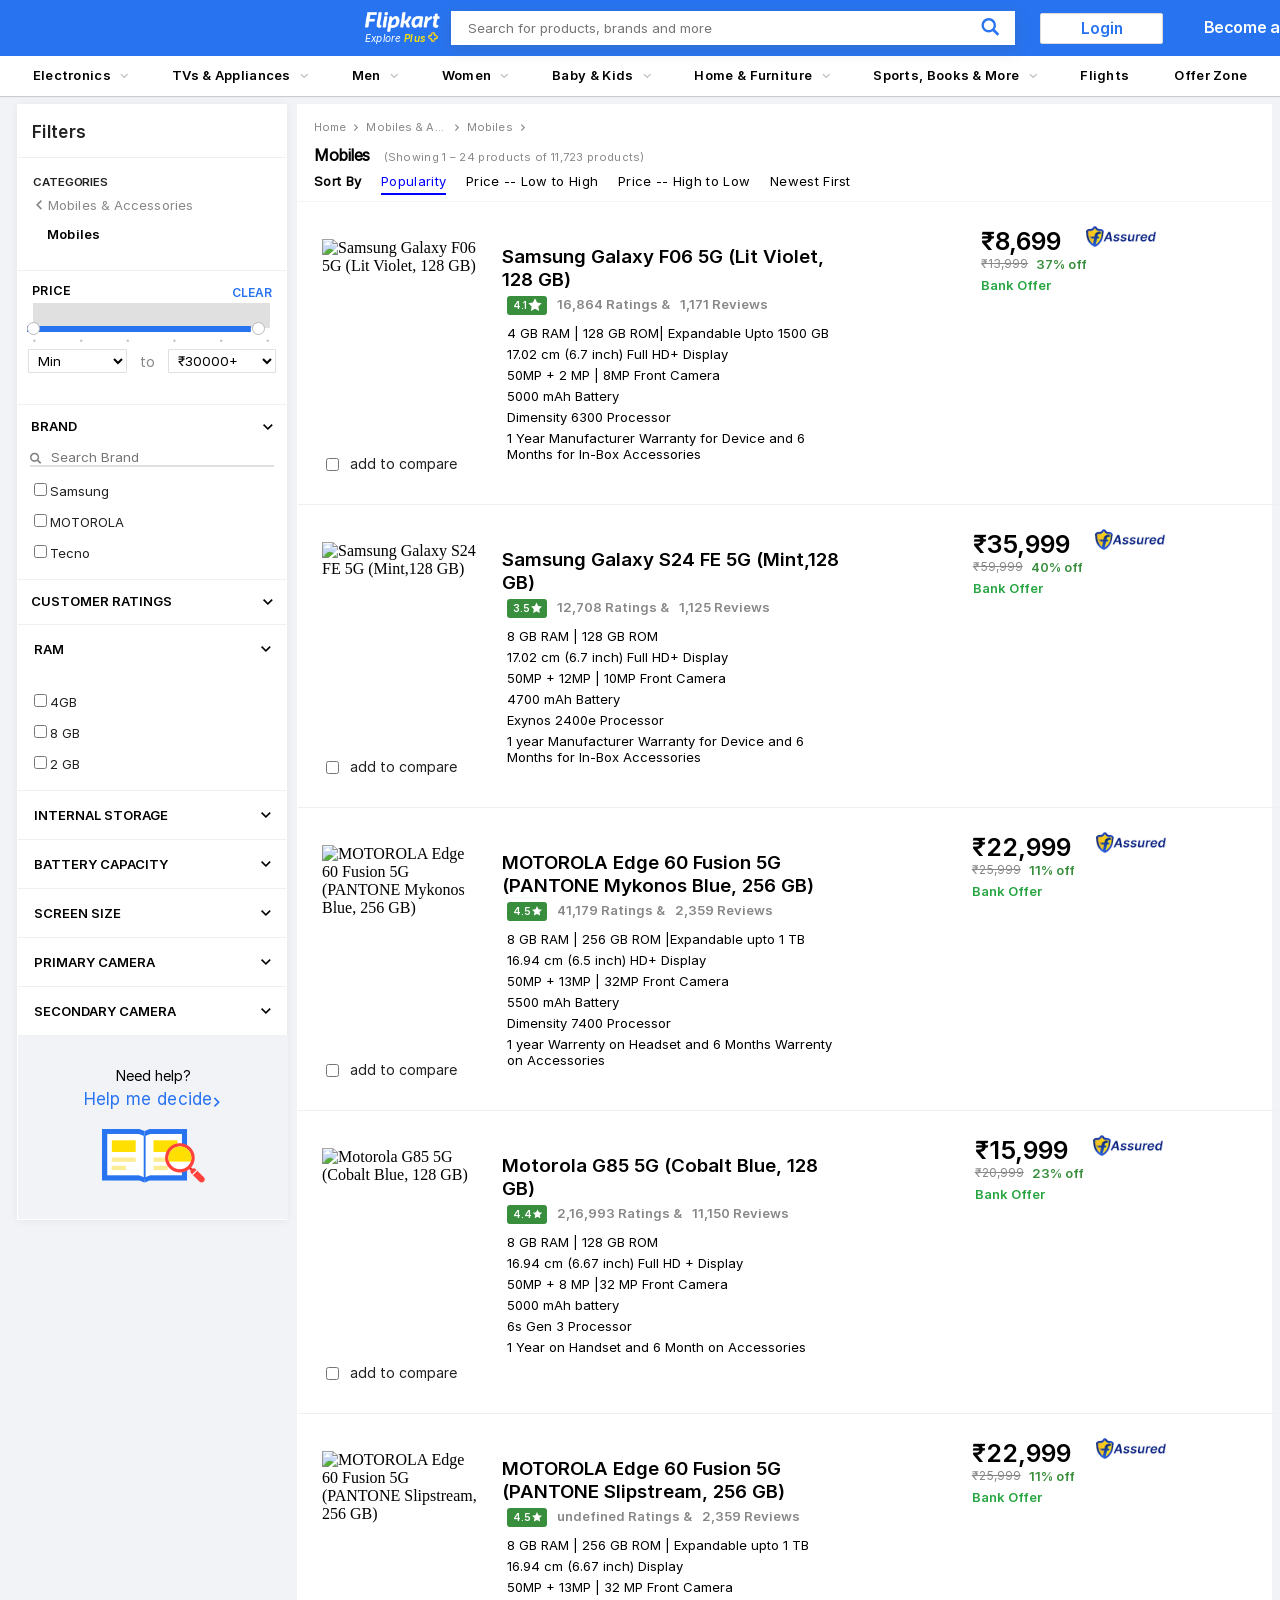
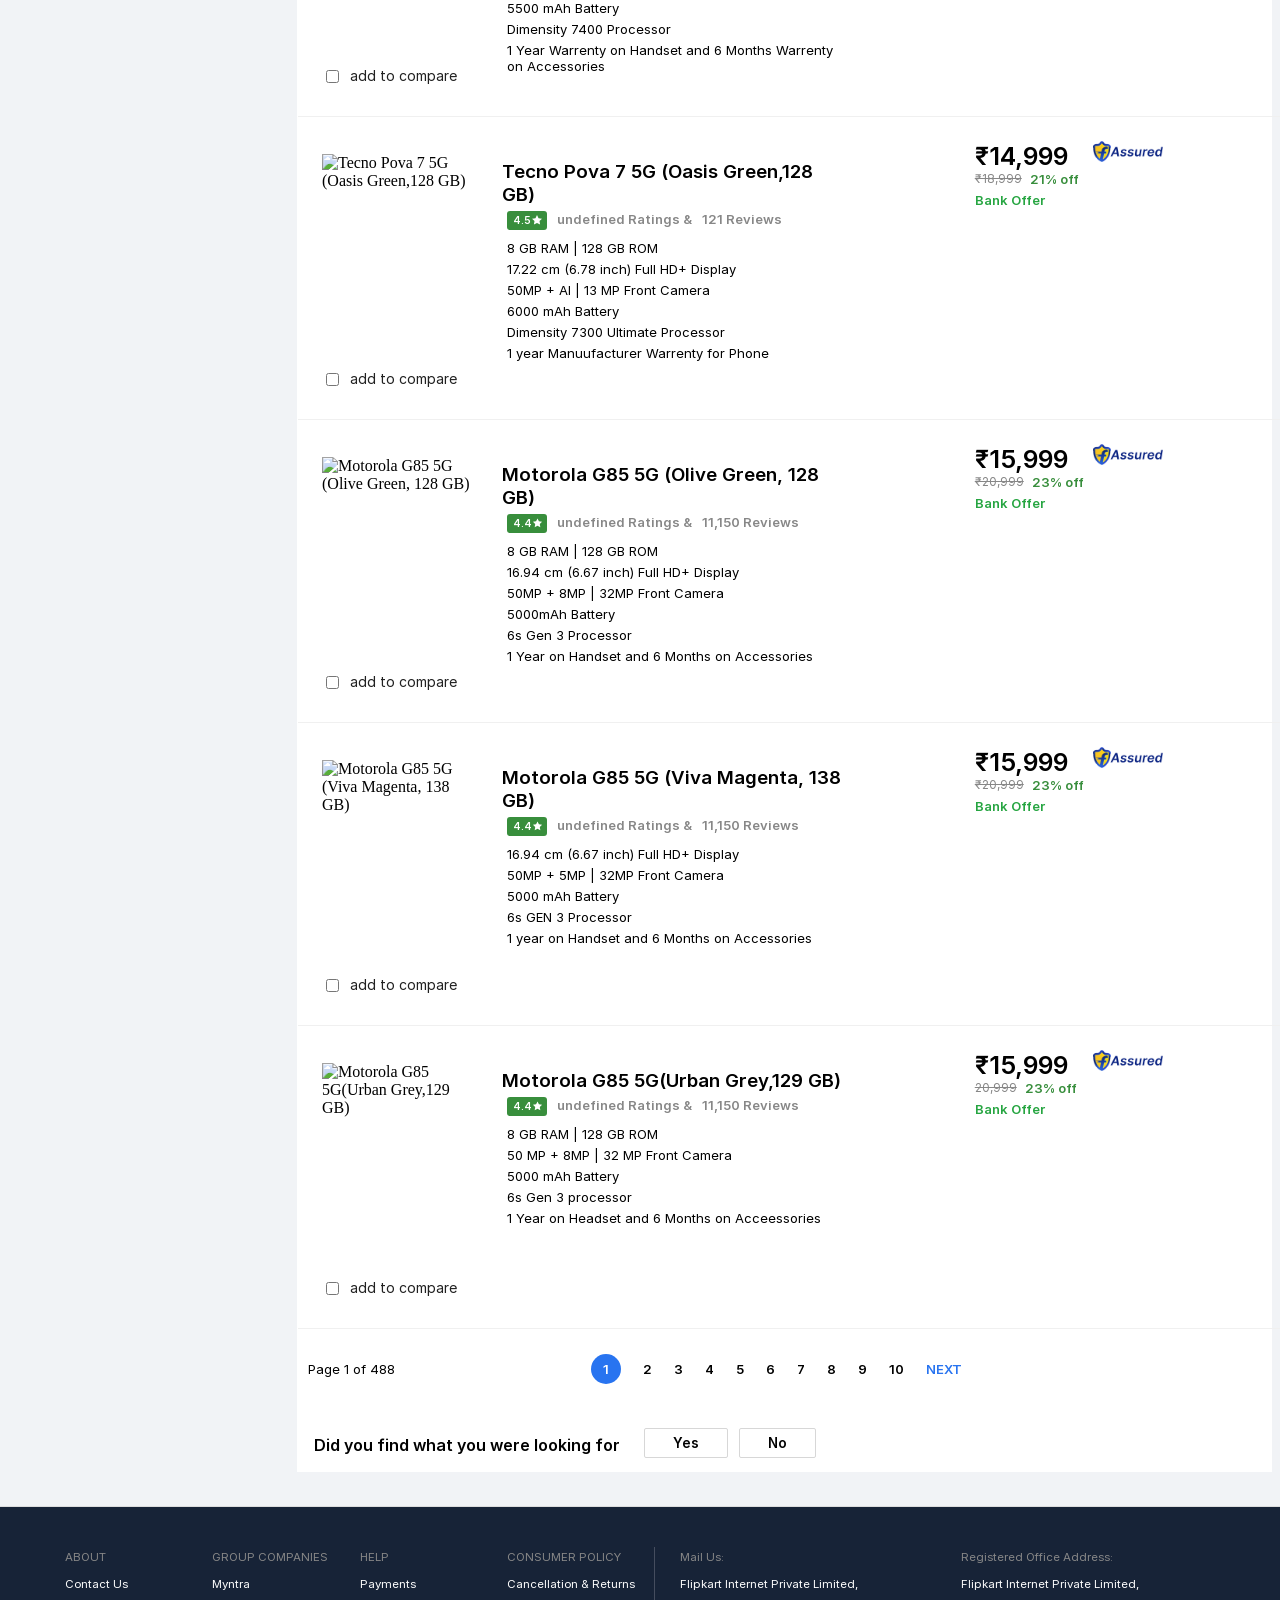
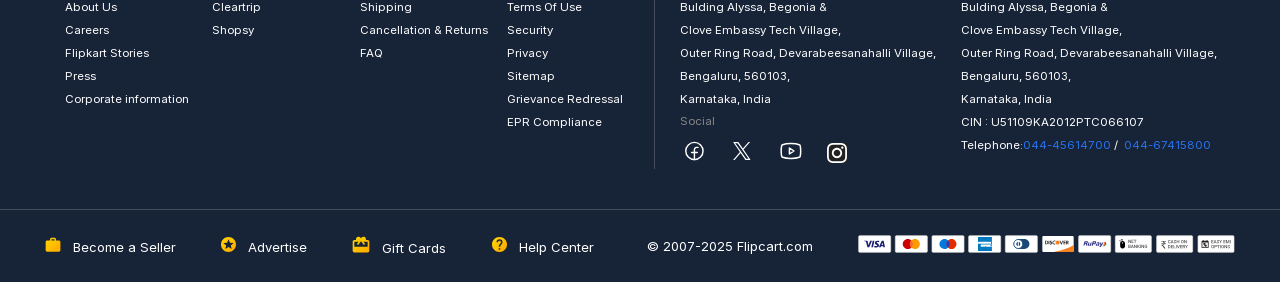
==== index.HTML @ 7562c4d3 "updated1" ====
<!DOCTYPE html>
<html lang="en">

<head>
    <meta charset="UTF-8">
    <meta name="viewport" content="width=device-width, initial-scale=1.0">
    <link rel="stylesheet" href="flip.css">
    <title>Document</title>
</head>

<body>
    <header class="header">
        <div class="first"></div>
        <div class="header-content">
            <div class="flip">
                <img src="img/flip.png" width="75px" height="20px">
                <div class="explore-plus">
                    <a href="#">Explore</a>
                    <span>Plus</span>
                    <img src="img/explore.png" width="10px" height="10px">
                </div>
            </div>
            <div class="search-box">
                <div class="row">
                    <div class="input-btn">
                        <input type="text" class="search-bar" id="searchids"
                            style="font-family: regular; outline: none;padding: 0px 16px;"
                            placeholder="Search for products, brands and more">
                        <svg width="20" height="20" viewBox="0 0 17 18" class="" xmlns="http://www.w3.org/2000/svg">
                            <g fill="#2874F1" fill-rule="evenodd">
                                <path class="EwE-Fa"
                                    d="m11.618 9.897l4.225 4.212c.092.092.101.232.02.313l-1.465 1.46c-.081.081-.221.072-.314-.02l-4.216-4.203">
                                </path>
                                <path class="EwE-Fa"
                                    d="m6.486 10.901c-2.42 0-4.381-1.956-4.381-4.368 0-2.413 1.961-4.369 4.381-4.369 2.42 0 4.381 1.956 4.381 4.369 0 2.413-1.961 4.368-4.381 4.368m0-10.835c-3.582 0-6.486 2.895-6.486 6.467 0 3.572 2.904 6.467 6.486 6.467 3.582 0 6.486-2.895 6.486-6.467 0-3.572-2.904-6.467-6.486-6.467">
                                </path>
                            </g>
                        </svg>
                    </div>
                    <div></div>
                    <div class="main-but"><button class="login-btn" onmouseover="log()">Login

                        </button></div>

                </div>
                <div class="result-box">

                </div>
            </div>
            <div class="nav-link">
                <a href="#">Become a Seller</a>

                <a href="#" class="mored" id="moreid" style="position: relative; left: 20px;">More&nbsp;&nbsp;<svg
                        id="svgid" width="4.7" height="8" viewBox="0 0 16 27" xmlns="http://www.w3.org/2000/svg"
                        class="arrow">
                        <path d="M16 23.207L6.11 13.161 16 3.093 12.955 0 0 13.161l12.955 13.161z" fill="#fff"
                            class="-dC5Le"></path>
                    </svg></a>
                <a href="#" style="position: relative; left: 45px;"> <svg style="position: relative;top:2px"
                        class="GAbRIN" width="18" height="16" viewBox="0 0 16 16" xmlns="http://www.w3.org/2000/svg">
                        <path class="cziJ98"
                            d="M15.32 2.405H4.887C3 2.405 2.46.805 2.46.805L2.257.21C2.208.085 2.083 0 1.946 0H.336C.1 0-.064.24.024.46l.644 1.945L3.11 9.767c.047.137.175.23.32.23h8.418l-.493 1.958H3.768l.002.003c-.017 0-.033-.003-.05-.003-1.06 0-1.92.86-1.92 1.92s.86 1.92 1.92 1.92c.99 0 1.805-.75 1.91-1.712l5.55.076c.12.922.91 1.636 1.867 1.636 1.04 0 1.885-.844 1.885-1.885 0-.866-.584-1.593-1.38-1.814l2.423-8.832c.12-.433-.206-.86-.655-.86"
                            fill="#fff"></path>
                    </svg>&nbsp;&nbsp;Cart</a>
            </div>
        </div>
        <div class="more-container" id="more-id" onmouseover="clicked()" style="width: 100%;">

            <div class="morebelow" id="mousebelow"
                style="width: 230px; height: 200px; background-color: white; position: relative;left: 1300px;">
                <div class="caret"></div>
                <div class="more-cont"> <svg xmlns="http://www.w3.org/2000/svg" width="16" height="14" class=""
                        viewBox="0 0 12 14">
                        <g fill="none" fill-rule="evenodd">
                            <path d="M-4-3h20v20H-4z"></path>
                            <path fill="#2874F1"
                                d="M6.17 13.61c-1.183 0-1.922-.723-1.922-1.88H8.09c0 1.157-.74 1.88-1.92 1.88zm4.222-5.028l1.465 1.104v1.07H0v-1.07l1.464-1.104v-2.31h.004c.035-2.54 1.33-4.248 3.447-4.652V.992C4.915.446 5.37 0 5.928 0c.558 0 1.014.446 1.014.992v.628c2.118.404 3.412 2.112 3.446 4.65h.004v2.312z">
                            </path>
                        </g>
                    </svg><span style="margin: 0px 0px 0px 12px;"> Notification Preferences</span></div>
                <div class="more-cont"> <svg xmlns="http://www.w3.org/2000/svg" width="16" height="16" class=""
                        viewBox="0 0 14 17">
                        <g fill="none" fill-rule="evenodd">
                            <path fill="#2874F0" fill-rule="nonzero"
                                d="M12.25.542H1.75c-.833 0-1.5.675-1.5 1.5v10.5c0 .825.667 1.5 1.5 1.5h3L7 16.292l2.25-2.25h3c.825 0 1.5-.675 1.5-1.5v-10.5c0-.825-.675-1.5-1.5-1.5zm-4.5 12h-1.5v-1.5h1.5v1.5zM9.303 6.73l-.676.69c-.54.547-.877.997-.877 2.122h-1.5v-.375c0-.825.338-1.575.877-2.123l.93-.945c.278-.27.443-.646.443-1.058 0-.825-.675-1.5-1.5-1.5s-1.5.675-1.5 1.5H4c0-1.658 1.342-3 3-3s3 1.342 3 3c0 .66-.27 1.26-.697 1.687z">
                            </path>
                        </g>
                    </svg><span style="margin: 0px 0px 0px 12px;"> 24 * 7 Customer Care</span></div>
                <div class="more-cont"> <svg xmlns="http://www.w3.org/2000/svg" width="16" height="14" class=""
                        viewBox="0 0 18 10">
                        <g fill="none" fill-rule="evenodd">
                            <path fill="#2874F0" fill-rule="nonzero"
                                d="M12.333 0l1.91 1.908-4.068 4.067-3.333-3.333L.667 8.825 1.842 10l5-5 3.333 3.333 5.25-5.24L17.333 5V0">
                            </path>
                        </g>
                    </svg><span style="margin: 0px 0px 0px 12px;">Advertise</span> </div>
                <div class="more-cont"> <svg xmlns="http://www.w3.org/2000/svg" width="16" height="14" class=""
                        viewBox="0 0 12 14">
                        <g fill="none" fill-rule="evenodd">
                            <path d="M-4-3h20v20H-4z"></path>
                            <path fill="#2874F0" fill-rule="nonzero"
                                d="M12 4.94H8.57V0H3.43v4.94H0l6 5.766 6-5.765zM0 12.354V14h12v-1.647H0z"></path>
                        </g>
                    </svg><span> Download App </span> </div>

            </div>                                    
        </div>                                     

        <div class="login-container" id="logid" style="width: 100%;">

            <div class="loginbelow" style="width: 230px; background-color: white; position: relative; left: 1000px; ;">
                <div class="caret2"></div>
                <div class="login-cont" style="display: flex; justify-content: space-between;">
                    <h1>New Customer?</h1> <a style="color: blue;">Sign Up</a>
                </div>
                <div class="login-cont"> <svg xmlns="http://www.w3.org/2000/svg" width="16" height="16" class=""
                        viewBox="0 0 16 14">
                        <path fill="#2874F1" fill-rule="nonzero"
                            d="M7 .333A6.67 6.67 0 0 0 .333 7 6.67 6.67 0 0 0 7 13.667 6.67 6.67 0 0 0 13.667 7 6.67 6.67 0 0 0 7 .333zm0 2c1.107 0 2 .894 2 2 0 1.107-.893 2-2 2s-2-.893-2-2c0-1.106.893-2 2-2zM7 11.8a4.8 4.8 0 0 1-4-2.147C3.02 8.327 5.667 7.6 7 7.6c1.327 0 3.98.727 4 2.053A4.8 4.8 0 0 1 7 11.8z">
                        </path>
                    </svg><span>My Profile</span></div>
                <div class="login-cont"><svg width="16" height="16" class="" viewBox="0 0 20 20"
                        xmlns="http://www.w3.org/2000/svg">
                        <g id="Desktop_VIP" stroke="none" stroke-width="1" fill-rule="evenodd">
                            <g transform="translate(7.873 .143)">
                                <path
                                    d="M6.484 4.94s2.476 1.227 3.698 1.748c1.188.506 1.323 2.4.016 3.04-1.307.64-1.67.744-1.67.744s.208-.53.178-1.044c-.085-.914-2.787-1.656-4.576-2.094 0 0-1.375-4.311-1.995-5.512C1.509.612.242.11.242.11l2.995.04s1.03-.05 1.488 1.055c.456 1.106 1.76 3.734 1.76 3.734"
                                    fill="#2873F0" mask="url(#b)"></path>
                            </g>
                            <g transform="translate(8.635 8.27)">
                                <path
                                    d="M5.547 6.265S4.334 8.713 3.8 9.965c-.507 1.187-2.44 1.322-3.079.015C.081 8.673.015 8.44.015 8.44s.387.076 1 .048c.915-.084 1.7-2.786 2.138-4.575 0 0 4.311-1.377 5.513-1.997 1.21-.624 1.71-1.892 1.71-1.892l-.04 3.44s.05.587-1.055 1.044c-1.105.455-3.734 1.757-3.734 1.757"
                                    fill="#2873F0" mask="url(#d)"></path>
                            </g>
                            <g transform="translate(0 8.778)">
                                <path
                                    d="M4.655 5.573S2.193 4.353.956 3.826C-.232 3.32-.367 1.423.94.786 2.248.145 2.774.026 2.774.026s-.34.545-.255 1.157C2.606 2.1 5.22 2.74 7.008 3.179c0 0 1.427 4.287 1.997 5.513.695 1.493 1.848 1.72 1.848 1.72l-3.396-.05s-.585.05-1.042-1.055c-.458-1.106-1.76-3.734-1.76-3.734"
                                    fill="#2873F0" mask="url(#f)"></path>
                            </g>
                            <g transform="translate(0 .143)">
                                <path
                                    d="M4.857 4.754s1.219-2.46 1.747-3.699c.506-1.188 2.4-1.321 3.04-.016.64 1.308.701 1.544.701 1.544s-.482.007-.993.035c-.916.087-1.663 2.702-2.101 4.49 0 0-4.296 1.405-5.513 1.996C.066 9.916 0 10.957 0 10.957l.068-3.4s-.05-.586 1.055-1.043c1.105-.457 3.734-1.76 3.734-1.76"
                                    fill="#2873F0" mask="url(#h)"></path>
                            </g>
                        </g>
                    </svg><span>FlipKart Plus Zone</span></div>
                <div class="login-cont"><svg xmlns="http://www.w3.org/2000/svg" width="16" height="12" class=""
                        viewBox="0 0 16 12">
                        <g fill="none" fill-rule="evenodd">
                            <path fill="#2874F1"
                                d="M6.038 11.682h8.407c.565 0 1.018-.38 1.13-.855V.847H.426v9.98c0 .475.452.855 1.017.855h2.232v-2.98H1.94L4.776 6l2.996 2.703H6.038v2.98z">
                            </path>
                        </g>
                    </svg><span>Orders</span></div>
                <div class="login-cont"><svg xmlns="http://www.w3.org/2000/svg" class="" width="16" height="14"
                        viewBox="0 0 20 16">
                        <path
                            d="M8.695 16.682C4.06 12.382 1 9.536 1 6.065 1 3.219 3.178 1 5.95 1c1.566 0 3.069.746 4.05 1.915C10.981 1.745 12.484 1 14.05 1 16.822 1 19 3.22 19 6.065c0 3.471-3.06 6.316-7.695 10.617L10 17.897l-1.305-1.215z"
                            fill="#2874F0" class="" stroke="#FFF" fill-rule="evenodd" opacity=".9"></path>
                    </svg><span>Wishlist</span></div>
                <div class="login-cont"><svg xmlns="http://www.w3.org/2000/svg" width="16" height="12" class=""
                        viewBox="0 0 16 16">
                        <g fill="none" fill-rule="evenodd">
                            <path fill="#FFF" d="M0 0h16v16H0z"></path>
                            <path fill="#2874F0"
                                d="M16 9.25v2.5c0 .69-.597 1.25-1.333 1.25H1.333C.597 13 0 12.44 0 11.75v-2.5c.736 0 1.333-.56 1.333-1.25S.736 6.75 0 6.75v-2.5C0 3.56.597 3 1.333 3h13.334C15.403 3 16 3.56 16 4.25v2.5c-.736 0-1.333.56-1.333 1.25S15.264 9.25 16 9.25zM4.4 3.625v1.25h.533v-1.25H4.4zm0 2.5v1.25h.533v-1.25H4.4zm0 2.5v1.25h.533v-1.25H4.4zm0 2.5v1.25h.533v-1.25H4.4z">
                            </path>
                        </g>
                    </svg><span>Rewards</span></div>
                <div class="login-cont"> <svg width="16" height="16" class="" viewBox="0 0 23 22"
                        xmlns="http://www.w3.org/2000/svg">
                        <g fill="none" fill-rule="evenodd" transform="translate(-9.694 -9)">
                            <ellipse cx="20.557" cy="20" rx="20.557" ry="20"></ellipse>
                            <path d="M7 6h28v28H7z"></path>
                            <path fill="#2874F0" fill-rule="nonzero"
                                d="M31.5 27v1.167a2.34 2.34 0 0 1-2.333 2.333H12.833a2.333 2.333 0 0 1-2.333-2.333V11.833A2.333 2.333 0 0 1 12.833 9.5h16.334a2.34 2.34 0 0 1 2.333 2.333V13H21a2.333 2.333 0 0 0-2.333 2.333v9.334A2.333 2.333 0 0 0 21 27h10.5zM21 24.667h11.667v-9.334H21v9.334zm4.667-2.917c-.97 0-1.75-.782-1.75-1.75s.78-1.75 1.75-1.75c.968 0 1.75.782 1.75 1.75s-.782 1.75-1.75 1.75z">
                            </path>
                        </g>
                    </svg><span>Gift Cards</span></div>
            </div>
        </div>
    </header>
    <!-- 2ND HEADER -->
    <div wholecontainer id="wholeid">
        <div class="sub-head-containter">
            <div class="mini">
                <span id="sub" class="electronics" onmouseenter="electromouse()">Electronics <svg width="4.7" height="8"
                        viewBox="0 0 16 27" xmlns="http://www.w3.org/2000/svg" class="overed">
                        <path d="M16 23.207L6.11 13.161 16 3.093 12.955 0 0 13.161l12.955 13.161z" class="CPYntE">
                        </path>
                    </svg></span>
                <span id="sub1" class="tv" onmouseover="electromouse1()">TVs & Appliances <svg width="4.7" height="8"
                        viewBox="0 0 16 27" xmlns="http://www.w3.org/2000/svg" class="overed">
                        <path d="M16 23.207L6.11 13.161 16 3.093 12.955 0 0 13.161l12.955 13.161z" class="CPYntE">
                        </path>
                    </svg></span>
                <span id="sub2" class="men" onmouseover="electromouse2()">Men <svg width="4.7" height="8"
                        viewBox="0 0 16 27" xmlns="http://www.w3.org/2000/svg" class="overed">
                        <path d="M16 23.207L6.11 13.161 16 3.093 12.955 0 0 13.161l12.955 13.161z" class="CPYntE">
                        </path>
                    </svg></span>
                <span id="sub3" class="women" onmouseover="electromouse3()">Women <svg width="4.7" height="8"
                        viewBox="0 0 16 27" xmlns="http://www.w3.org/2000/svg" class="overed">
                        <path d="M16 23.207L6.11 13.161 16 3.093 12.955 0 0 13.161l12.955 13.161z" class="CPYntE">
                        </path>
                    </svg></span>
                <span id="sub4" class="Baby&kids" onmouseover="electromouse4()">Baby & Kids <svg width="4.7" height="8"
                        viewBox="0 0 16 27" xmlns="http://www.w3.org/2000/svg" class="overed">
                        <path d="M16 23.207L6.11 13.161 16 3.093 12.955 0 0 13.161l12.955 13.161z" class="CPYntE">
                        </path>
                    </svg></span>
                <span id="sub5" class="Home & Furnitre" onmouseover="electromouse5()">Home & Furniture <svg width="4.7"
                        height="8" viewBox="0 0 16 27" xmlns="http://www.w3.org/2000/svg" class="overed">
                        <path d="M16 23.207L6.11 13.161 16 3.093 12.955 0 0 13.161l12.955 13.161z" class="CPYntE">
                        </path>
                    </svg></span>
                <span id="sub6" class="Sports,Books&More" onmouseover="electromouse6()">Sports, Books & More <svg
                        width="4.7" height="8" viewBox="0 0 16 27" xmlns="http://www.w3.org/2000/svg" class="overed">
                        <path d="M16 23.207L6.11 13.161 16 3.093 12.955 0 0 13.161l12.955 13.161z" class="CPYntE">
                        </path>
                    </svg></span>
                <span id="sub7" class="Flights" onmouseover="electromouse7() ">Flights </span>
                <span id="sub8" class="Offer Zone" onmouseover="electromouse8()">Offer Zone </span>
            </div>
        </div>
        <!-- ELECTRONICS-BOX -->
        <div class="main-cont" id="eachid" onmouseleave="electroout()">
            <div class="inside-container" id="some">
                <div class="alldata" style="display: flex;">
                    <div class="inside" id="insideeid">
                        <h1><a style="color: black; text-decoration: none; padding: 10px; padding-left: 0px; font-family:regular;"
                                href="#">Mobiles</a></h1>
                        <a href="#" class="mob-1">Samsung</a>
                        <a href="#" class="mob-1">Infinix</a>
                        <a href="#" class="mob-1">OPPO</a>
                        <a href="#" class="mob-1">Apple</a>
                        <a href="#" class="mob-1">Vivo</a>
                        <a href="#" class="mob-1">Honor</a>
                        <a href="#" class="mob-1">Asus</a>
                        <a href="#" class="mob-1">Poco X2</a>
                        <a href="#" class="mob-1">realme Narzo 10</a>
                        <a href="#" class="mob-1">Infinix Hot 9</a>
                        <a href="#" class="mob-1">IQOO 3</a>
                        <a href="#" class="mob-1">iPhone SE</a>
                        <a href="#" class="mob-1">Motorola razr</a>
                        <a href="#" class="mob-1">realme Narzo 10A</a>
                        <a href="#" class="mob-1" style="margin-bottom: 10px;">Motorola g8 power lite</a>
                    </div>
                    <div class="inside-2" style="background-color: #f9f9f9;">
                        <h1><a style="color: black; text-decoration: none; padding: 10px; padding-left: 0px;font-family: regular;"
                                href="#" class="accessory">Mobile Accessories</a></h1>
                        <a href="#" class="accessory">Mobile Cases</a>
                        <a href="#" class="accessory">Headphones &amp; Headsets</a>
                        <a href="#" class="accessory">Power Banks</a>
                        <a href="#" class="accessory">Screenguards</a>
                        <a href="#" class="accessory">Memory Cards</a>
                        <a href="#" class="accessory">Smart Headphones</a>
                        <a href="#" class="accessory">Mobile Cables</a>
                        <a href="#" class="accessory">Mobile Chargers</a>
                        <a href="#" class="accessory">Mobile Holders</a>
                        <h1><a style="color: black; text-decoration: none; padding: 10px; padding-left: 0px;" href="#"
                                class="accessory">Smart Wearable Tech</a></h1>
                        <a href="#" class="accessory">Smart Watches</a>
                        <a href="#" class="accessory">Smart Glasses (VR)</a>
                        <a href="#" class="accessory">Smart Bands</a>
                        <h1> <a style="color: black; text-decoration: none; padding: 10px; padding-left: 0px;" href="#"
                                class="accessory">Health Care Appliances</a></h1>
                        <a href="#" class="accessory">Bp Monitors</a>
                        <a href="#" class="accessory" style="margin-bottom: 10px;">Weighing Scale</a>

                    </div>
                    <div class="inside-3">
                        <h1><a style="color: black; text-decoration: none; padding: 10px; padding-left: 0px; font-family: regular;"
                                href="#" class="computer-item">Laptops</a></h1>
                        <a href="#" class="computer-item">Gaming Laptops</a>
                        <h1><a style="color: black; text-decoration: none; padding: 10px; padding-left: 0px;" href="#"
                                class="computer-item">Desktop PCs</a></h1>
                        <h1><a style="color: black; text-decoration: none; padding: 10px; padding-left: 0px;" href="#"
                                class="computer-item">Gaming &amp; Accessories</a></h1>
                        <h1><a style="color: black; text-decoration: none; padding: 10px; padding-left: 0px;" href="#"
                                class="computer-item">Computer Accessories</a></h1>
                        <a href="#" class="computer-item">External Hard Disks</a>
                        <a href="#" class="computer-item">Pendrives</a>
                        <a href="#" class="computer-item">Laptop Skins &amp; Decals</a>
                        <a href="#" class="computer-item">Laptop Bags</a>
                        <a href="#" class="computer-item">Mouse</a>
                        <h1><a style="color: black; text-decoration: none; padding: 10px; padding-left: 0px;" href="#"
                                class="computer-item">Computer Peripherals</a></h1>
                        <a href="#" class="computer-item">Printers &amp; Ink Cartridges</a>
                        <a href="#" class="computer-item">Monitors</a>
                        <h1><a style="color: black; text-decoration: none; padding: 10px; padding-left: 0px;" href="#"
                                class="computer-item">Tablets</a></h1>
                        <a href="#" class="computer-item" style="margin-bottom: 10px;">Apple iPads</a>

                    </div>
                    <div class="inside-4" style="background-color: #f9f9f9;">
                        <a href="#" class="electronics-item">Televisions</a>
                        <h1><a style="color: black; text-decoration: none; padding: 7px; padding-left: 0px; font-family: regular;"
                                href="#" class="electronics-item">Speakers</a></h1>
                        <a href="#" class="electronics-item">Home Audio Speakers</a>
                        <a href="#" class="electronics-item">Home Theatres</a>
                        <a href="#" class="electronics-item">Soundbars</a>
                        <a href="#" class="electronics-item">Bluetooth Speakers</a>
                        <a href="#" class="electronics-item">DTH Set Top Box</a>
                        <h1><a style="color: black; text-decoration: none; padding: 7px; padding-left: 0px;" href="#"
                                class="electronics-item">Smart Home Automation</a></h1>
                        <a href="#" class="electronics-item">Google Nest</a>
                        <h1><a style="color: black; text-decoration: none; padding: 7px; padding-left: 0px;" href="#"
                                class="electronics-item">Camera</a></h1>
                        <a href="#" class="electronics-item">DSLR &amp; Mirrorless</a>
                        <a href="#" class="electronics-item">Compact &amp; Bridge Cameras</a>
                        <a href="#" class="electronics-item">Sports &amp; Action</a>
                        <h1><a style="color: black; text-decoration: none; padding: 7px; padding-left: 0px;" href="#"
                                class="electronics-item">Camera Accessories</a></h1>
                        <a href="#" class="electronics-item">Lens</a>
                        <a href="#" class="electronics-item">Tripods</a>
                        <h1><a style="color: black; text-decoration: none; padding: 7px; padding-left: 0px;" href="#"
                                class="electronics-item">Network Components</a></h1>
                        <a href="#" class="electronics-item" style="margin-bottom: 10px;">Routers</a>

                    </div>
                    <div class="inside-5" id="eachid">
                        <h1><a style="color: black; text-decoration: none; padding: 7px; padding-left: 0px; font-family: regular;"
                                href="#" class="featured-item">Featured</a></h1>
                        <a href="#" class="featured-item">Google Assistant Store</a>
                        <a href="#" class="featured-item">Laptops on Buyback Guarantee</a>
                        <a href="#" class="featured-item">Flipkart SmartBuy</a>
                        <a href="#" class="featured-item">Li-Polymer Power Banks</a>
                        <a href="#" class="featured-item">Sony PS4 Pro &amp; Slim</a>
                        <a href="#" class="featured-item">Apple Products</a>
                        <a href="#" class="featured-item">Microsoft Store</a>
                        <a href="#" class="featured-item">Lenovo Phab Series</a>
                        <a href="#" class="featured-item">JBL Speakers</a>
                        <a href="#" class="featured-item">Smartphones On Buyback Guarantee</a>
                        <a href="#" class="featured-item">Philips</a>
                        <a href="#" class="featured-item">Dr. Morepen</a>
                        <a href="#" class="featured-item">Complete Mobile Protection</a>
                        <a href="#" class="featured-item">Mobiles No Cost EMI</a>
                        <a href="#" class="featured-item" style="margin-bottom: 10px;">Huawei Watch Gt 2e Smart
                            Watch</a>
                    </div>
                </div>
            </div>
        </div>
    </div>
    <section main-body>

        <section class="body">
            <section class="side-bar">

                <div class="filters" style="display: flex;flex-direction: column;">
                    <div class="beggining" style="display: flex; flex-direction: row;justify-content: space-between;">
                        <div><span>Filters</span></div>
                        <div class="clearall" onclick="last()" id="clearallid"></div>

                    </div>
                    <div class="main-activefilter" id="mainactiveid">
                        <div class="active-filters0" id="activeFilters0" onclick="activefilterclick0()"></div>
                        <div class="active-filters" id="activeFilters" onclick="activefilterclick()"
                            style="display: flex;"></div>
                        <div class="active-filters2" id="activeFilters2" onclick="activefilterclick2()"></div>
                        <div class="active-filters3" id="activeFilters3" onclick="activefilterclick3()"></div>
                        <div class="active-filters4" id="activeFilters4" onclick="activefilterclick4()"></div>
                        <div class="active-filters5" id="activeFilters5" onclick="activefilterclick5()"></div>
                        <div class="active-filters6" id="activeFilters6" onclick="activefilterclick6()"></div>
                        <div class="active-filters7" id="activeFilters7" onclick="activefilterclick7()"></div>
                        <div class="active-filters8" id="activeFilters8" onclick="activefilterclick8()"></div>
                    </div>
                </div>

                <div class="category">
                    <span>CATEGORIES</span>
                    <div class="mobile-acc">
                        <svg width="10" height="10" viewBox="0 0 16 27" xmlns="http://www.w3.org/2000/svg"
                            class="mobile-acc">
                            <path d="M16 23.207L6.11 13.161 16 3.093 12.955 0 0 13.161l12.955 13.161z" fill="#878787"
                                class="P3pAQJ"></path>
                        </svg>
                        <a href="#">Mobiles & Accessories</a>
                    </div>
                    <a class="mobile" href="#">Mobiles</a>
                </div>
                <!-- PRICE-RANGE -->
                <div class="price-container" id="pricecontid">
                    <div class="price-inner" style="width: 100%;">
                        <div class="clearprice" onclick="clearrate()" id="clearmainid0"
                            style="display: flex; flex-direction: row; justify-content: space-between; display: none;">
                            <span>PRICE</span>
                            <div class="price-clear" id="priceclearid" onclick="priceclear()">CLEAR</div>
                        </div>

                        <div class="grey" style="position: relative; right: 3px;top: 3px;">
                            <div class="one" style="height: 25px; width: 47.36px;"></div>
                            <div class="one" style="height: 25px; width: 47.36px;"></div>
                            <div class="one" style="height: 25px; width: 47.36px;"></div>
                            <div class="one" style="height: 25px; width: 47.36px;"></div>
                            <div class="one" style="height: 25px; width: 47.36px;"></div>
                        </div>
                        <div class="range" style="height: 29px; width: 240px; position: relative; bottom: 3px;">
                            <div class="track" style="transform: translate(0px) scaleX(0.995);"></div>
                            <div class="handle-one" style="transform: translateX(0px);"></div>
                            <div class="handle-two" style="transform: translateX(0px); cursor: pointer;"></div>
                        </div>
                        <div class="dots">
                            <div class="dot1" id="1">.</div>
                            <div class="dot1" id="2">.</div>
                            <div class="dot1" id="3">.</div>
                            <div class="dot1" id="4">.</div>
                            <div class="dot1" id="5">.</div>
                            <div class="dot1" id="6">.</div>
                        </div>
                    </div>
                    <div class="min-max">
                        <div class="min">
                            <select class="min-select" id="minPrice" onchange="filterbypricerange()">
                                <option value="0">Min</option>
                                <option value="10000">₹10000</option>
                                <option value="15000">₹15000</option>
                                <option value="20000">₹20000</option>
                                <option value="30000">₹30000</option>
                            </select>
                        </div>
                        <div class="to">to</div>
                        <div class="max">
                            <select class="max-select" id="maxPrice" onchange="filterbypricerange()">
                                <option value="10000">₹10000</option>
                                <option value="15000">₹15000</option>
                                <option value="20000">₹20000</option>
                                <option value="30000">₹30000</option>
                                <option value="30000+" selected>₹30000+</option>
                            </select>
                        </div>
                    </div>
                </div>

                <!-- FILTER -BOX----------- -->
                <!-- BRAND -->
                <div class="main">
                    <div class="filterBox" style="display: flex; justify-content: space-between;">
                        <div class="brand">BRAND</div>
                        <div class="brand-svg" id="brandid" onclick="svgclick()"><svg width="10" height="10"
                                viewBox="0 0 16 27" xmlns="http://www.w3.org/2000/svg" class="ukzDZP">
                                <path d="M16 23.207L6.11 13.161 16 3.093 12.955 0 0 13.161l12.955 13.161z" fill="black"
                                    class="SV+H35"></path>
                            </svg></div>
                    </div>
                    <div class="CategoryList" id="cattid" style="display:flex;">
                        <div class="clear-main" onclick="clearclick()" id="clearmainid" style="display: none; ">
                            <div class="clear-cros">✕</div>
                            <div class="clear-text">Clear all</div>
                        </div>
                        <div class="searchbar">
                            <div search-svg><svg width="12" height="20" style="position: absolute;" viewBox="0 0 17 18"
                                    class="zmbstL" xmlns="http://www.w3.org/2000/svg">
                                    <g fill="grey" fill-rule="evenodd">
                                        <path class="JVQyl9"
                                            d="m11.618 9.897l4.225 4.212c.092.092.101.232.02.313l-1.465 1.46c-.081.081-.221.072-.314-.02l-4.216-4.203">
                                        </path>
                                        <path class="JVQyl9"
                                            d="m6.486 10.901c-2.42 0-4.381-1.956-4.381-4.368 0-2.413 1.961-4.369 4.381-4.369 2.42 0 4.381 1.956 4.381 4.369 0 2.413-1.961 4.368-4.381 4.368m0-10.835c-3.582 0-6.486 2.895-6.486 6.467 0 3.572 2.904 6.467 6.486 6.467 3.582 0 6.486-2.895 6.486-6.467 0-3.572-2.904-6.467-6.486-6.467">
                                        </path>
                                    </g>
                                </svg></div>
                            <input class="searchbox" id="searchboxid" type="text" placeholder="Search Brand" value="">
                        </div>
                        <div id="brandlist">
                            <form autocomplete="off" style="display: flex; flex-direction: column;">
                                <label><input type="checkbox" value="Samsung"
                                        onchange="filterProducts()">Samsung</label>
                                <label><input type="checkbox" value="MOTOROLA"
                                        onchange="filterProducts()">MOTOROLA</label>
                                <label><input type="checkbox" value="Tecno" onchange="filterProducts()">Tecno</label>
                        </div>
                    </div>
                    <div class="border-bottom"></div>
                    <!-- CUSTOMER RATTINGS -->
                    <div class="customerbox" style="display: flex; justify-content: space-between;">
                        <div class="customer">CUSTOMER RATINGS</div>
                        <div class="customer-svg" id="custid" onclick="customerclick()"><svg width="10" height="10"
                                viewBox="0 0 16 27" xmlns="http://www.w3.org/2000/svg" class="ukzDZP">
                                <path d="M16 23.207L6.11 13.161 16 3.093 12.955 0 0 13.161l12.955 13.161z" fill="black"
                                    class="SV+H35"></path>
                            </svg></div>
                    </div>

                    <div class="customerList" id="customerid" style="display: none; ">
                        <div class="clear-main2" onclick="clearclick2()" id="clearmainid2" style="display: none;">
                            <div class="clear-cros2">✕</div>
                            <div class="clear-text2">Clear all</div>
                        </div>
                        <label><input type="checkbox" value="4" onclick="filtercustomer()">4★ & above</label>
                        <label><input type="checkbox" value="3" onclick="filtercustomer()">3★ & above</label>
                    </div>
                    <div class="border-bottom"></div>
                    <!-- RAM -->
                    <div class="rambox" style="display: flex; justify-content: space-between;">
                        <div class="ram">RAM</div>
                        <div class="ram-svg" id="ramid" onclick="ramclick()"><svg width="10" height="10"
                                viewBox="0 0 16 27" xmlns="http://www.w3.org/2000/svg" class="ukzDZP">
                                <path d="M16 23.207L6.11 13.161 16 3.093 12.955 0 0 13.161l12.955 13.161z" fill="black"
                                    class="SV+H35"></path>
                            </svg></div>
                    </div>
                    <div class="memoryList" id="memoryid" style="display:flex;">
                        <div class="clear-main3" onclick="clearclick3()" id="clearmainid3" style="display: none;">
                            <div class="clear-cros3">✕</div>
                            <div class="clear-text3">Clear all</div>
                        </div>
                        <label><input type="checkbox" value="4 GB RAM " onclick="filterram()">4GB</label>
                        <label><input type="checkbox" value="8 GB RAM " onclick="filterram()">8 GB</label>
                        <label><input type="checkbox" value="2 GB" onclick="filterram()">2 GB</label>
                    </div>
                </div>
                <div class="border-bottom"></div>
                <!-- INTERNAL STORAGE -->
                <div class="'internalbox" style="display:flex;justify-content: space-between;">
                    <div class="internal">INTERNAL STORAGE</div>
                    <div class="internal-svg" id="intid" onclick="internalclick()"><svg width="10" height="10"
                            viewBox="0 0 16 27" xmlns="http://www.w3.org/2000/svg" class="ukzDZP">
                            <path d="M16 23.207L6.11 13.161 16 3.093 12.955 0 0 13.161l12.955 13.161z" fill="black"
                                class="SV+H35"></path>
                        </svg></div>
                </div>
                <div class="internalList" id="internalid" style="display: none;">
                    <div class="clear-main4" id="clearmainid4" onclick="clearclick4()" style="display: none;">
                        <div class="clear-cros4">✕</div>
                        <div class="clear-text4">Clear all</div>
                    </div>
                    <label><input type="checkbox" value="256 GB & Above" onclick="filterinternal()">256 GB &
                        Above</label>
                    <label><input type="checkbox" value="128 - 255 GB" onclick="filterinternal()">128 - 255 GB</label>
                    <label><input type="checkbox" value="64GB - 127GB" onclick="filterinternal()">64GB - 127GB</label>
                </div>
                </div>
                <div class="border-bottom"></div>

                <!-- BATTERY CAPACITY -->
                <div class="betterybox" style="display: flex; justify-content: space-between;">
                    <div class="batteryy">BATTERY CAPACITY</div>
                    <div class="battery-svg" id="battid" onclick="batteryclick()"><svg width="10" height="10"
                            viewBox="0 0 16 27" xmlns="http://www.w3.org/2000/svg" class="ukzDZP">
                            <path d="M16 23.207L6.11 13.161 16 3.093 12.955 0 0 13.161l12.955 13.161z" fill="black"
                                class="SV+H35"></path>
                        </svg></div>
                </div>
                <div class="batteryList" id="batteryid" style="display: none;">
                    <div class="clear-main5" id="clearmainid5" onclick="clearclick5()" style="display: none;">
                        <div class="clear-cros5">✕</div>
                        <div class="clear-text5">Clear all</div>
                    </div>
                    <label><input type="checkbox" value="4000 - 4999 mAh" onclick="filterbattery()">4000 - 4999
                        mAh</label>
                    <label><input type="checkbox" value="5000-5999 mAh" onclick="filterbattery()">5000-5999 mAh</label>
                    <label><input type="checkbox" value="6000 mAh & Above" onclick="filterbattery()">6000 mAh &
                        Above</label>
                </div>
                <div class="border-bottom"></div>

                <!-- SCREEN SIZE -->
                <div class="screenbox" style="display: flex; justify-content:space-between;">
                    <div class="screen">SCREEN SIZE</div>
                    <div class="screen-svg" id="scrnid" onclick="screenclick()"><svg width="10" height="10"
                            viewBox="0 0 16 27" xmlns="http://www.w3.org/2000/svg" class="ukzDZP">
                            <path d="M16 23.207L6.11 13.161 16 3.093 12.955 0 0 13.161l12.955 13.161z" fill="black"
                                class="SV+H35"></path>
                        </svg></div>
                </div>
                <div class="screenList" id="screenid" style="display: none;">
                    <div class="clear-main6" onclick="clearclick6()" id="clearmainid6" style="display: none;">
                        <div class="clear-cros6">✕</div>
                        <div class="clear-text6">Clear all</div>
                    </div>
                    <label><input type="checkbox" value="6.4 inch & Above">6.4 inch & Above</label>
                </div>
                <div class="border-bottom"></div>
                <!-- PRIMARY CAMERA -->
                <div class="primarybox" style="display: flex; justify-content: space-between;">
                    <div class="primary">PRIMARY CAMERA</div>
                    <div class="screen-svg" id="primaryid" onclick="primaryclick()"><svg width="10" height="10"
                            viewBox="0 0 16 27" xmlns="http://www.w3.org/2000/svg" class="ukzDZP">
                            <path d="M16 23.207L6.11 13.161 16 3.093 12.955 0 0 13.161l12.955 13.161z" fill="black"
                                class="SV+H35"></path>
                        </svg></div>
                </div>
                <div class="primaryList" id="primid" style="display: none;">
                    <div class="clear-main7" onclick="clearclick7()" id="clearmainid7" style="display: none;">
                        <div class="clear-cros7">✕</div>
                        <div class="clear-text7">Clear all</div>
                    </div>
                    <label><input type="checkbox" value="13 - 15.9 MP">13 - 15.9 MP</label>
                    <label><input type="checkbox" value="16 - 20.9 MP">16 - 20.9 MP</label>
                    <label><input type="checkbox" value="21 MP Above">21 MP Above</label>
                </div>
                <div class="border-bottom"></div>
                <!-- SECONDARY CAMERA -->
                <div class="secondarybox" style="display: flex; justify-content: space-between;">
                    <div class="secondary">SECONDARY CAMERA</div>
                    <div class="secondary-svg" id="secondaryid" onclick="secondaryclick()"><svg width="10" height="10"
                            viewBox="0 0 16 27" xmlns="http://www.w3.org/2000/svg" class="ukzDZP">
                            <path d="M16 23.207L6.11 13.161 16 3.093 12.955 0 0 13.161l12.955 13.161z" fill="black"
                                class="SV+H35"></path>
                        </svg></div>
                </div>
                <div class="secondaryList" id="secondid" style="display: none;">
                    <div class="clear-main8" onclick="clearclick8()" id="clearmainid8" style="display: none;">
                        <div class="clear-cros8">✕</div>
                        <div class="clear-text8">Clear all</div>
                    </div>
                    <label><input type="checkbox" value="5 - 7.9 MP">5 - 7.9 MP</label>
                    <label><input type="checkbox" value="8 - 11.9 MP">8 - 11.9 MP</label>
                    <label><input type="checkbox" value="13 - 15.9 MP">13 - 15.9 MP</label>
                    <label><input type="checkbox" value="21 MP Above">21 MP Above</label>
                </div>
                </form>
                <div class="border-bottom"></div>
                <!-- HELP -->
                <div class="help">
                    <span>Need help?</span>
                    <div class="help-2">
                        <a href="#">Help me decide</a>
                        <svg width="10" height="10" viewBox="0 0 16 27" xmlns="http://www.w3.org/2000/svg"
                            class="VQiHOk">
                            <path d="M16 23.207L6.11 13.161 16 3.093 12.955 0 0 13.161l12.955 13.161z" fill="#2874f0"
                                class="jVpjWi"></path>
                        </svg>
                    </div>
                    <div class="book-img">
                        <img src="img/image.png" alt="#">
                    </div>
                </div>
            </section>
            <section class="main-body">
                <section class="main-body1">
                    <div class="body-head">
                        <div class="home-one">
                            <a class="home-svg" id="homehover1" href="#">Home </a>
                            <svg width="20" height="7" viewBox="0 0 16 27" xmlns="http://www.w3.org/2000/svg"
                                class="home-svg">
                                <path d="M16 23.207L6.11 13.161 16 3.093 12.955 0 0 13.161l12.955 13.161z"
                                    fill="#878787" class="wMLTcO"></path>
                            </svg>
                            <a class="mobile-svg" id="homehover2" onmouseover="fulltext()" onmouseleave="fullhide()"
                                href="#">Mobiles & A...&nbsp;</a>
                            <svg width="20" height="7" viewBox="0 0 16 27" xmlns="http://www.w3.org/2000/svg"
                                class="mobile-svg">
                                <path d="M16 23.207L6.11 13.161 16 3.093 12.955 0 0 13.161l12.955 13.161z"
                                    fill="#878787" class="wMLTcO"></path>
                            </svg>
                            <a class="mob-svg" id="homehover3" href="#">Mobiles</a>
                            <svg width="20" height="7" viewBox="0 0 16 27" xmlns="http://www.w3.org/2000/svg"
                                class="mob-svg">
                                <path d="M16 23.207L6.11 13.161 16 3.093 12.955 0 0 13.161l12.955 13.161z"
                                    fill="#878787" class="wMLTcO"></path>
                            </svg>
                        </div>
                        <div class="next">
                            <h1 class="mobile-heading">Mobiles</h1>
                            <span class="bracket">(Showing 1 – 24 products of 11,723 products)</span>
                        </div>
                        <div class="sort">
                            <span class="sort-by">Sort By</span>
                            <span style="color: blue; border-bottom: 2px solid blue;" class="popularity" id="popular-id"
                                onclick="popular()">Popularity </style></span>
                            <span class="low-high" id="low-high-id" onclick="lowhigh()">Price -- Low to High</span>
                            <span class="hgih-low" id="high-low-id" onclick="highlow()">Price -- High to Low</span>
                            <span class="newest" id="newest-id" onclick="newestfirst()">Newest First</span>
                        </div>
                    </div>
                    <div class="body-section">
                        <div class="product">
                        </div>
                    </div>
                    <div class="last">
                        <div class="end" style="font-size: 13px; font-family: regular;"><span>Page 1 of 488</span></div>
                        <div class="end1" style="font-family: semibold;gap: 22px; font-weight:800; font-size: 13px;">
                            <div class="endone"><span>1</span></div>
                            <div>2</div>
                            <div>3</div>
                            <div>4</div>
                            <div>5</div>
                            <div>6</div>
                            <div>7</div>
                            <div>8</div>
                            <div>9</div>
                            <div>10</div>
                            <div class="nexts" style="color: #2874f0;">NEXT</div>
                        </div>
                    </div>
                </section>
                <section class="main-body2">
                    <div class="last-container">
                        <div class="writings">
                            <span>Did you find what you were looking for</span>
                        </div>
                        <div class="yesno"><span class="yes">Yes</span> <span class="no">No</span></div>
                    </div>
                </section>
            </section>
        </section>
        <footer class="footer-container">
            <div class="footer-sub">
                <div class="about">
                    <div class="about-text"> <span>ABOUT</span> </div>
                    <a href="#">Contact Us</a>
                    <a href="#">About Us</a>
                    <a href="#">Careers</a>
                    <a href="#">Flipkart Stories</a>
                    <a href="#">Press</a>
                    <a href="#">Corporate information</a>

                </div>
                <div class="about">
                    <div class="about-text"> <span>GROUP COMPANIES</span> </div>
                    <a href="#">Myntra</a>
                    <a href="#">Cleartrip</a>
                    <a href="#">Shopsy</a>
                </div>
                <div class="about">
                    <div class="about-text"><span>HELP</span></div>
                    <a href="#">Payments</a>
                    <a href="#">Shipping</a>
                    <a href="#">Cancellation & Returns</a>
                    <a href="#">FAQ</a>
                </div>
                <div class="about">
                    <div class="about-text"> <span>CONSUMER POLICY</span> </div>
                    <a href="#">Cancellation & Returns</a>
                    <a href="#">Terms Of Use</a>
                    <a href="#">Security</a>
                    <a href="#">Privacy</a>
                    <a href="#">Sitemap</a>
                    <a href="#">Grievance Redressal</a>
                    <a href="#"> EPR Compliance</a>
                </div>
                <div class="about" style="border-left: 1px solid #454d5e; padding: 0px 25px;">
                    <div class="about-text"> <span>Mail Us:</span> </div>
                    <a href="#">Flipkart Internet Private Limited,</a>
                    <a href="#"> Bulding Alyssa, Begonia &</a>
                    <a href="#"> Clove Embassy Tech Village, </a>
                    <a href="#"> Outer Ring Road, Devarabeesanahalli Village, </a>
                    <a href="#"> Bengaluru, 560103, </a>
                    <a href="#"> Karnataka, India</a>
                    <div class="social-main">
                        <div class="about-text"><span>Social</span></div>
                        <div class="social">
                            <img style="padding: 2px; margin-right: 16px;"
                                src="[data-uri]"
                                height="24" width="24">
                            <img style="padding: 2px; margin-right: 16px;"
                                src="[data-uri]"
                                height="24" width="24">
                            <img style="padding: 2px; margin-right: 16px;" src="img/YoutubeLogo_958b78.svg" alt="">
                            <img style="padding: 2px; margin-right: 16px;" src="img/InstagramLogo_854a2c.svg"
                                width="20px" height="20px" alt="">
                        </div>
                    </div>
                </div>
                <div class="about">
                    <div class="about-text"> <span>Registered Office Address:</span> </div>
                    <a href="#">Flipkart Internet Private Limited,</a>
                    <a href="#"> Bulding Alyssa, Begonia &</a>
                    <a href="#"> Clove Embassy Tech Village, </a>
                    <a href="#"> Outer Ring Road, Devarabeesanahalli Village, </a>
                    <a href="#"> Bengaluru, 560103, </a>
                    <a href="#"> Karnataka, India</a>
                    <a href="#"> CIN : U51109KA2012PTC066107 </a>
                    <div class="tele" style="display: flex;">
                        <a href="#">Telephone: <a href="#" style="color: #2874f0;">044-45614700 </a> <a href="#"
                                style="color: white;"> &nbsp;/ &nbsp; </a> <a href="#" style="color: #2874f0;">
                                044-67415800</a></a>
                    </div>
                </div>
            </div>
            <div class="bottom-container">
                <div class="bottom-inner">
                    <div class="content">
                        <img
                            src="[data-uri]">
                        <a href="#">Become a Seller</a>
                    </div>
                    <div class="content">
                        <img
                            src="[data-uri]">
                        <a href="#">Advertise</a>
                    </div>
                    <div class="content">
                        <img
                            src="[data-uri]">
                        <a href="#">Gift Cards</a>
                    </div>
                    <div class="content">
                        <img
                            src="[data-uri]">
                        <a href="#">Help Center</a>
                    </div>
                    <div class="content"> <span>© 2007-2025 Flipcart.com</span></div>
                    <div class="all">
                        <img src="img/payment-method_69e7ec.svg" alt="">
                    </div>
                </div>
            </div>
        </footer>
        <script src="flip.js">
        </script>
</body>

</html>
---- flip.css ----
@font-face {
  font-family: "italic";
  src: url(font/Inter-Italic.woff2) format(woff2);
}

@font-face {
  font-family: "regular";
  src: url(font/Inter-Regular.woff2) format(woff2);
}

@font-face {
  font-family: "semibold";
  src: url(font/Inter-SemiBold.woff2) format(woff2);
}

@font-face {
  font-family: "semibold italic";
  src: url(font/Inter-SemiBoldItalic.woff2) format(woff2);
}

body {
  margin: 0px;
  background-color: #f1f3f6;
}

.header {
  height: 56px;
  width: 100%;
  background-color: #2874f0;
  position: fixed;
  z-index: 999999;
}

.first {
  min-width: 124px;
}

.header-content {
  width: 100%;
  max-width: 1248px;
  margin: auto;
  display: flex;
  flex-direction: row;
  gap: 11px;
  height: 56px;
  align-items: center;
  margin-left: 360px;
}

.second {
  width: 104px;
}

.flip {
  display: flex;
  flex-direction: column;
  margin-left: 5px;
}

.explore-plus {
  font-size: 10px;
  cursor: pointer;
  font-weight: 0;
  letter-spacing: 0.2px;
}

.explore-plus:hover {
  text-decoration: underline;
  color: white;

}

.explore-plus a {
  color: white;
  text-decoration: none;
  font-family: "italic";
}

.explore-plus span {
  color: #ffe500;
  font-weight: 500;
  font-family: "semibold italic";
}

.login-btn {
  width: 123px;
  height: 31px;
  color: #2874f0;
  background-color: #fff;
  cursor: pointer;
  border-radius: 2px;
  padding: 5px 40px;
  border: 1px solid #dbdbdb;
  font-size: 15.5px;
  margin: 0px 20px;
  flex: 0 0 auto;
  font-family: "semibold";
  position: relative;
  left: 5px;

}
.main-but{
  display: flex;
  align-items: center;
}

.nav-link a {
  color: white;
  text-decoration: none;
  margin: 0px 10px;
  font-family: "semibold";

  font-size: 16px;
  letter-spacing: -0.39px;
  position: relative;
  left: 4.5px;
  bottom: 1px;
}

.nav-link svg {
  position: relative;
  bottom: 1px;
  left: 1px;
}

.input-btn {
  position: relative;
  display: inline-block;

}

.input-btn input {
  padding-right: 30px;
  height: 32px;
  width: 530px;
}

.mored :hover .arrow {
  color: green;
}

.more-container {
  display: none;
}

.more-cont {
  border-bottom: 1px solid rgb(233, 230, 230);
  font-family: "regular";
  align-content: center;
  justify-content: center;
  font-size: 13px;
  font-weight: 400;
  line-height: 18px;
  padding: 16px 12px;
}

.login-container {
  display: none;
}

.morebelow {
  width: 230px;
  height: 200px;
  position: relative;
  box-shadow: 0px 4px 16px 0px rgba(0, 0, 0, 0.2);

}

.loginbelow {

  position: relative;
  box-shadow: 0px 4px 16px 0px rgba(0, 0, 0, 0.2);
}

.login-cont {
  display: flex;
  /* justify-content: space-between; */
  border-bottom: 1px solid rgb(233, 230, 230);
  font-family: "regular";
  align-content: center;
  font-size: 13px;
  font-weight: 500;
  line-height: 18px;
  padding: 16px 12px;
}

.login-cont h1 {
  font-size: 12px;
  font-family: "regular";
}

.login-cont span {
  font-size: 12px;
  font-family: "regular";
  margin-left: 12px;
}

.flip-cart-img {
  position: relative;
  top: 4px;
  left: 12px;
}

.input-btn svg {
  position: absolute;
  top: 19.5px;
  right: 9px;
  padding-right: 5px;
  transform: translateY(-50%);
  width: 20px;
  height: 20px;
  display: flex;
  align-items: center;
  text-align: center;
 top: 28px;
}

.nav-link .arrow {
  transform: rotate(270deg);
}


/* 2ND HEADER */
.sub-head-containter {
  background-color: #fff;
  box-shadow: 0 1px 1px 0 rgba(0, 0, 0, .16);
  min-height: 42px;
  width: 100%;
  display: flex;
  align-items: center;
  font-family: "semibold";
  font-size: 13px;
  position: relative;
  top: 54px;
  z-index: 1;
  font-weight: 600;
}

.mini svg {
  transform: rotate(270deg);
  margin-left: 8px;
  fill: #c0bdbd;
}

.mini {
  display: flex;
  align-items: center;
  justify-content: center;
  width: 100%;
  gap: 45px;
  font-family: "semibold";
  font-weight: 500;
  letter-spacing: .3px;
}

.main-cont {
  width: 70%;
  display: flex;
  flex-direction: row;
  position: absolute;
  z-index: 2;
  top: 95px;
  left: 280px;
  background-color: #ffffff;
  border: 1px solid rgb(216, 210, 210);
  border-top: 0px;
  text-decoration: none;
  display: none;
}

.inside-container {
  display: flex;
  flex-direction: row;
}

.mob-1 {
  text-decoration: none;
  color: #666;
  font-size: 13px;
  padding: 5px 0px;
}

.inside {
  display: flex;
  flex-direction: column;
  padding: 0px 25px;
}

.inside h1 {
  margin-top: 5px;
  padding: 8px 0px;
  font-size: 13px;
  color: #212121;
}

.inside-2 {
  display: flex;
  flex-direction: column;
  padding: 0px 25px;
}

.accessory {
  text-decoration: none;
  color: #666;
  font-size: 13px;
  padding: 5px 0px;
}

.inside-2 h1 {
  margin-top: 5px;
  padding: 8px 0px;
  font-size: 13px;
}

.inside-3 {
  display: flex;
  flex-direction: column;
  padding: 0px 25px;
}

.inside-3 h1 {
  margin-top: 5px;
  padding: 8px 0px;
  font-size: 13px;
}

.computer-item {
  text-decoration: none;
  color: #666;
  font-size: 13px;
  padding: 5px 0px;
}

.inside-4 {
  display: flex;
  flex-direction: column;
  padding: 0px 25px;
}

.inside-4 h1 {
  margin-top: 3px;
  padding: 4px 0px;
  font-size: 13px;
}

.electronics-item {
  text-decoration: none;
  color: #666;
  font-size: 13px;
  padding: 5px 0px;
}

.inside-5 {
  display: flex;
  flex-direction: column;
  padding: 0px 25px;
}

.inside-5 h1 {
  margin-top: 3px;
  padding: 4px 0px;
  font-size: 13px;
}

.featured-item {
  text-decoration: none;
  color: #666;
  font-size: 13px;
  padding: 5px 0px;
}

/* MAIN SECTION */
.body {
  margin: 0 auto;
  min-width: 978px;
  max-width: 1680px;
  padding: 8px;
  position: relative;
  overflow: auto;
  display: flex;
  flex-direction: row;
  gap: 10px;
  top: 54px;
  z-index: 1;
}

/* SIDE-BAR */
.searchbar {
  display: flex;
  flex-direction: row;
}

.searchbox {
  width: 100%;
  border-width: 0px 0px 2px;
  border-color: #e0e0e0;
  color: #878787;
  padding: 0px 0px 0px 21px;
  font-family: "regular";
  margin-bottom: 7px;
  outline: none;

}

.search {
  color: #878787;
  border-bottom: 1px solid #878787;
}




.side-bar {
  width: 270px;
  border: 1px solid white;
  background-color: white;
  margin-left: 9px;
  box-shadow: 0 1px 8px 0 rgba(0, 0, 0, 0.06);
  box-sizing: border-box;
  height: fit-content;
}

.main-body {
  width: 1385px;
  border: 1px solid rgb(255, 255, 255);
  background-color: white;
}

.filters {
  border-bottom: 1px solid #f0f0f0;
  box-sizing: border-box;
  padding: 16px;
  padding-bottom: 12px;
}

.filters span {
  font-size: 17px;
  font-weight: 550;
  font-family: "semibold";
  color: #212121;
  line-height: 1.4;
  letter-spacing: 0.3px;
  position: relative;
  right: 2px;
}

/* CLEAR ALL */
.clear-main {
  display: flex;
  flex-direction: row;
  display: none;
  cursor: pointer;
  padding: 7px 0px;
}

.clear-cros {
  height: 14px;
  width: 14px;
  background-color: #f0f0f0;
  padding: 1px 0px;
  font-size: 10px;
  text-align: center;
  color: #878787;
  vertical-align: middle;
}

.clear-text {
  margin-left: 10px;
  font-size: 14px;
  color: #878787;
  font-family: "regular";
}

/* CLEAR ALL--2 */
.clear-main2 {
  display: flex;
  flex-direction: row;
  display: none;
  cursor: pointer;
  padding: 7px 0px;
}

.clear-cros2 {
  height: 14px;
  width: 14px;
  background-color: #f0f0f0;
  padding: 1px 0px;
  font-size: 10px;
  text-align: center;
  color: #878787;
  vertical-align: middle;
}

.clear-text2 {
  margin-left: 10px;
  font-size: 14px;
  color: #878787;
  font-family: "regular";
}

/* CLEAR ALL--3 */
.clear-main3 {
  display: flex;
  flex-direction: row;
  display: none;
  cursor: pointer;
  padding: 7px 0px;
}

.clear-cros3 {
  height: 14px;
  width: 14px;
  background-color: #f0f0f0;
  padding: 1px 0px;
  font-size: 10px;
  text-align: center;
  color: #878787;
  vertical-align: middle;
}

.clear-text3 {
  margin-left: 10px;
  font-size: 14px;
  color: #878787;
  font-family: "regular";
}

/* CLEAR ALL--4 */
.clear-main4 {
  display: flex;
  flex-direction: row;
  display: none;
  cursor: pointer;
  padding: 7px 0px;
}

.clear-cros4 {
  height: 14px;
  width: 14px;
  background-color: #f0f0f0;
  padding: 1px 0px;
  font-size: 10px;
  text-align: center;
  color: #878787;
  vertical-align: middle;
}

.clear-text4 {
  margin-left: 10px;
  font-size: 14px;
  color: #878787;
  font-family: "regular";
}

/* CLEAR ALL--5 */
.clear-main5 {
  display: flex;
  flex-direction: row;
  display: none;
  cursor: pointer;
  padding: 7px 0px;
}

.clear-cros5 {
  height: 14px;
  width: 14px;
  background-color: #f0f0f0;
  padding: 1px 0px;
  font-size: 10px;
  text-align: center;
  color: #878787;
  vertical-align: middle;
}

.clear-text5 {
  margin-left: 10px;
  font-size: 14px;
  color: #878787;
  font-family: "regular";
}

/* CLEAR ALL--6 */
.clear-main6 {
  display: flex;
  flex-direction: row;
  display: none;
  cursor: pointer;
  padding: 7px 0px;
}

.clear-cros6 {
  height: 14px;
  width: 14px;
  background-color: #f0f0f0;
  padding: 1px 0px;
  font-size: 10px;
  text-align: center;
  color: #878787;
  vertical-align: middle;
}

.clear-text6 {
  margin-left: 10px;
  font-size: 14px;
  color: #878787;
  font-family: "regular";
}

/* CLEAR ALL--7 */
.clear-main7 {
  display: flex;
  flex-direction: row;
  display: none;
  cursor: pointer;
  padding: 7px 0px;
}

.clear-cros7 {
  height: 14px;
  width: 14px;
  background-color: #f0f0f0;
  padding: 1px 0px;
  font-size: 10px;
  text-align: center;
  color: #878787;
  vertical-align: middle;
}

.clear-text7 {
  margin-left: 10px;
  font-size: 14px;
  color: #878787;
  font-family: "regular";
}

/* CLEAR ALL--8 */
.clear-main8 {
  display: flex;
  flex-direction: row;
  display: none;
  cursor: pointer;
  padding: 7px 0px;
}

.clear-cros8 {
  height: 14px;
  width: 14px;
  background-color: #f0f0f0;
  padding: 1px 0px;
  font-size: 10px;
  text-align: center;
  color: #878787;
  vertical-align: middle;
}

.clear-text8 {
  margin-left: 10px;
  font-size: 14px;
  color: #878787;
  font-family: "regular";
}


.category {
  padding: 16px;
  height: 80px;
  border-bottom: 1px solid #f0f0f0;
  display: flex;
  flex-direction: column;
}

.category span {
  font-size: 11.5px;
  color: #212121;
  margin-bottom: 5px;
  font-family: "semibold";
  position: relative;
  right: 1px;
  top: 1px;
  letter-spacing: -0.1px;
}

.mobile-acc a {
  text-decoration: none;
  font-family: "regular";
  color: #878787;
  font-size: 13px;
  padding: 5px 0px;
  position: relative;
  top: 3.5px;
  letter-spacing: .1px;
}

.mobile-acc svg {
  position: relative;
  top: 3.5px;
}

.mobile {
  text-decoration: none;
  color: black;
  font-size: 13px;
  letter-spacing: 0.2px;
  font-family: "semibold";
  padding: 5px 0px;
  position: relative;
  top: 10px;
  left: 13px;
}

.price {
  font-family: "regular";
}

.price-container {
  padding: 14px;
  border-bottom: 1px solid #f0f0f0;
  height: 105px;
}

.price-inner span {
  font-size: 12.5px;
  text-transform: uppercase;
  letter-spacing: .3px;
  font-family: "semibold";
  position: relative;
  bottom: 2px;
}

.grey {
  height: 100%;
  position: relative;
  bottom: -6px;
  display: flex;
  flex-direction: row;
}

.grey .one {
  background: #e0e0e0;
  position: relative;
  left: 4px;
}

.handle-one {
  width: 11px;
  height: 11px;
  border-radius: 50%;
  border: 1px solid #bababa;
  position: absolute;
  background-color: #fff;
  cursor: pointer;
}

.range {
  display: flex;
  flex-direction: row;
  position: relative;
  right: 5px;
}

.track {
  background-color: #2874f0;
  position: relative;
  height: 6px;
  width: 250px;
  top: 4px;
}

.handle-two {
  width: 11px;
  height: 11px;
  border-radius: 50%;
  border: 1px solid #bababa;
  position: absolute;
  background-color: #fff;
  left: 237px;
  cursor: pointer;

}

.dots {
  display: flex;
  flex-direction: row;
  width: 280px;
}

.dot1 {
  width: 60.362px;
  color: #c2c2c2;
  position: relative;
  bottom: 25px;
  font-size: 20px;
  position: relative;
  bottom: 30px;
}

.min-max {
  display: flex;
  flex-direction: row;
  margin: 5px -4px 0;
  position: relative;
  bottom: 33px;
}

.min-select {
  border-radius: 1px;
  border: 1px solid #e0e0e0;
  background-color: #fff;
  width: 99.2px;
  height: 24px;
  padding: 0px 5px;
  font-family: "regular";
}

.max-select {
  border-radius: 1px;
  border: 1px solid #e0e0e0;
  background-color: #fff;
  width: 108px;
  height: 24px;
  padding: 0px 5px;
  font-family: "regular";
}

.to {
  display: inline;
  margin: 6px 9px;
  font-size: 14px;
  color: #878787;
  line-height: 1;
  flex: 1;
  text-align: center;
  font-family: "regular";
}

.heart {
  position: relative;
  left: 16px;
}

/* HELP */
.help {
  padding-top: 30px;
  height: 151px;
  width: 100%;
  border: 1px solid #f1f3f6;
  background-color: #f1f3f6;
}

.help span {
  text-align: center;
  cursor: pointer;
  justify-content: center;
  display: flex;
  font-family: "regular";
  font-size: 14px;
}

.help-2 {
  display: flex;
  flex-direction: row;
  margin: 5px 0 20px;
}

.help-2 a {
  text-decoration: none;
  color: #2874f0;
  display: flex;
  justify-content: center;
  width: 100%;
  margin: auto;
  letter-spacing: 0.3px;
  font-family: "regular";
  font-size: 17px;
}

.help-2 svg {
  transform: rotate(180deg);
  position: relative;
  top: 8px;
  right: 65px;
}

.book-img {
  display: flex;
  justify-content: center;
}

/* MAIN BODY */
.body-head {
  height: 97px;
  border-bottom: 1px solid #f1f3f6;
  padding: 12px 16px 0px;
  display: flex;
  flex-direction: column;
  box-sizing: border-box;
}

.home-one a {
  font-size: 11px;
  color: #878787;
  display: inline-block;
  text-decoration: none;
  font-family: "regular";
  letter-spacing: .1px;
}

.home-one {
  display: flex;
  flex-direction: row;
  height: 20px;
  width: 924px;
  align-items: center;
}

.home-one svg {
  transform: rotate(180deg);


}

.ul-class {
  position: relative;
}

.mobile-heading {
  margin-top: 8px;
  font-size: 16px;
  display: inline-block;
  font-family: "regular";
  font-weight: 700;
  margin-bottom: 0px;
  letter-spacing: -.5px;
}

.bracket {
  margin-left: 10px;
  color: #878787;
  display: inline-block;
  font-size: 12px;
  font-family: "regular";
}

.sort {
  display: flex;
  font-family: "regular";
  font-size: 13px;
  letter-spacing: 0.3px;
}

.sort-by {
  padding: 8px 10px 4px 0px;
  font-weight: 600;
}

.popularity {
  padding: 8px 0px 4px;
  margin: 0px 10px;
}

.low-high {
  padding: 8px 0px 4px;
  margin: 0px 10px;
}

.hgih-low {
  padding: 8px 0px 4px;
  margin: 0px 10px;
}

.newest {
  padding: 8px 0 4px;
  margin: 0 10px;
}

li::marker {
  color: #c2c2c2;
  padding-right: 8px;
}

li::before {
  content: "•";
  color: #c2c2c2;
  padding-right: 8px;
  display: table-cell;
}

.card {
  height: 286px;
  box-sizing: border-box;
}

.titleclass:hover {
  color: blue;
  cursor: pointer;
}

.sort :hover {
  cursor: pointer;
}

.mini :hover .overed {
  transform: rotate(90deg);
  fill: blue;
}

.sort span {
  font-family: "regular";
}

.bracket {
  letter-spacing: .3px;
  font-size: 11px;
}

.exchange-mix {
  letter-spacing: .3;
}

.upto {
  font-family: "regular";

}

.off {
  font-family: "regular";
}

.memory {
  font-family: "regular";
  font-size: 13px;
}

.display {
  font-family: "regular";
  font-size: 13px;
}

.frontcamera {
  font-family: "regular";
  font-size: 13px;
}

.battery {
  font-family: "regular";
  font-size: 13px;
}

.processor {
  font-family: "regular";
  font-size: 13px;
}

.warrenty {
  font-family: "regular";
  font-size: 13px;
}

.end {
  height: 60px;
  display: flex;
  align-items: center;
}

.last {
  display: flex;
  flex-direction: row;
  margin: auto;
  padding: 10px;
}

.end1 {
  display: flex;
  flex-direction: row;
  width: 80%;
  justify-content: center;
  align-items: center;
}

.endone {
  border-radius: 50%;
  background-color: #2874f0;
  width: 30px;
  height: 30px;
}

.endone span {
  align-items: center;
  justify-content: center;
  display: flex;
  width: 30px;
  height: 30px;
  color: white;
}

.nexts span {
  align-items: center;
  justify-content: center;
  display: flex;
}


.main-body2 {
  background-color: rgb(255, 255, 255);
  margin-top: 10px;
  padding: 16px;
}

.last-container {
  display: flex;
  flex-direction: row;

}

.yesno {
  margin-left: 24px;
}

.yes {
  border-radius: 2px;
  border: 1px solid #d7d7d7;
  padding: 6px 28px;
  margin-right: 8px;
  font-weight: 500;
}

.no {
  border-radius: 2px;
  border: 1px solid #d7d7d7;
  padding: 6px 28px;
  margin-right: 8px;
  font-weight: 500;
}

.writings {
  font-family: "semibold";
  font-size: 16px;
  font-weight: 500;

}

.yesno {
  font-family: "semibold";
  font-size: 13.5px;
}

/* ----FOOTER ------*/
.footer-container {
  background-color: #172337;
  ;
  border-top: 1px solid #ddd;
  width: 100%;
  margin-top: 80px;
}

.footer-sub {
  display: flex;
  flex-flow: row wrap;
  margin-left: 65px;
  margin-top: 40px;
  width: 90% !important;
  box-sizing: border-box;

}

.about-text {
  margin-bottom: 8px;
}

.about {
  flex: 1;
  white-space: nowrap;
}

.about-text span {
  color: #878787;
  font-family: "regular";
  font-size: 11.5px;
}

.about a {
  color: white;
  text-decoration: none;
  display: flex;
  font-family: "regular";
  font-size: 11.5px;
  display: block;
  line-height: 2;

}

.about a:hover {
  text-decoration: underline;
}


/*-- BOTTOM CONTAINER --*/
.bottom-container {
  border-top: 1px solid #454d5e;
  padding: 25px 0px;
  margin-top: 40px;
  width: 100%;
  display: flex;
  justify-content: space-evenly;
  align-items: center;
}

.content a {
  color: white;
  text-decoration: none;
  font-family: "regular";
  margin-left: 8px;
  font-size: 13px;
}

.bottom-inner {
  display: flex;
  flex-direction: row;
  width: 100%;
  display: flex;
  justify-content: space-evenly;
  align-items: center;
}

.content span {
  color: white;
  text-decoration: none;
  font-family: "regular";
  margin-left: 8px;
  font-size: 13px;
}



.mob-1 {
  font-family: "regular";
}

.accessory {
  font-family: "regular";
}

.computer-item {
  font-family: "regular";
}

.electronics-item {
  font-family: "regular";
}

.featured-item {
  font-family: "regular";
}

/* SEARCH-BOX */
.search-bar {
  border: 1px solid white;
  box-shadow: 0px 4px 16px 0px rgba(82, 81, 81, 0.2);
}

.result-box {
  position: absolute;
  top: 45.4px;
  background-color: white;
  width: 564px;
  box-shadow: 5px 4px 16px 0px rgba(0, 0, 0, 0.2);

}

.result-box ul {
  list-style: none;
  border-top: 1px solid #ffffff;
}

.result-box li {
  list-style: none;
  border-radius: 3px;
  text-decoration: none;
  cursor: pointer;
}

.structure {
  padding: 10px 8px;
  font-family: "regular";
  font-size: 13px;
  letter-spacing: .3px;
}

.productItems img {
  width: 155px;
  height: 200px;
}

.productItems {
  display: flex;
  flex-direction: row;
}

.productCard {
  display: flex;
  width: 100%;
  padding: 24px 0px 30px 24px;
  border-bottom: 1px solid #f0f0f0;
}

.productItems {
  align-items: start;
  margin-top: 13px;
}

.productItemsmid h3 {
  margin-bottom: 0px;
}

.productItemsmid {
  width: 35%;
  font-family: "semibold";
  padding-left: 25px;
}

.productItemslast {
  margin: auto;
  display: flex;
  flex-direction: column;
  margin-top: 0px;
}

.productItemsmid p {
  font-size: 13px;
  font-family: "regular";

  margin: 5px;
}

.productItemslast p {
  margin: 0px;
}

.sep {
  display: flex;
  justify-content: column;
}

.sep1 {
  display: flex;
}

.sep p {
  font-size: 25px;
  font-family: "semibold";
  margin-right: 25px;
}

.zip {
  display: flex;
  flex-direction: row;
}

.loo {
  margin: 0px;
}

.strike {
  font-size: 12px;
  color: #878787;
  text-decoration: line-through;
  font-family: "regular";

}

.discount {
  font-size: 13px;
  padding-left: 8px;
  font-family: "semibold";
  color: #388e3c;
}

.bank {
  margin-top: 5px;
  color: rgb(38, 165, 65);
  font-size: 13px;
  font-family: "semibold";
}

.ratings {
  display: flex;
  flex-direction: row;
  color: white;
}

.nam {
  width: 30px;
  height: 15px;
  background: #388e3c;
  padding: 2px 4px 2px 6px;
  border-radius: 3px;
  vertical-align: middle;
  display: flex;
  color: white;

}

.re {
  color: #878787;
}

.st {
  color: #878787;
}

.ratings p {
  font-family: "semibold";
}

.ppp p {
  font-size: 10px;
  align-items: center;
}

/*BRAND  */

.brand {
  font-size: 13px;
  font-family: "semibold";

}

.filterBox {
  padding: 13px;
}

.brand-svg {
  transform: rotate(-90deg);
}

.CategoryList {
  font-size: 13px;
  display: flex;
  flex-direction: column;
  font-family: "regular";
  padding: 0px 12px 12px 12px;


}

.CategoryList label {
  margin: 3px 0px;
  padding: 3px 0px;
  color: #212121;
}

.border-bottom {
  border-bottom: 1px solid #f0f0f0;

}

/* CUSTOMER RATINGS */
.customerbox {
  padding: 13px;
}

.customer {
  font-size: 13px;
  font-family: "semibold";

}

.customerList label {
  margin: 3px 0px;
  padding: 3px 0px;
  color: #212121;

}

.customer-svg {
  transform: rotate(270deg);

}

.customerList {
  font-size: 13px;
  display: flex;
  flex-direction: column;
  font-family: "regular";
  margin: 7px 0px;
  padding: 0px 12px 12px 12px;

}


/* RAM */
.ram {
  font-size: 13px;
  padding: 16px;
  font-family: "semibold";

}

.memoryList label {
  margin: 3px 0px;
  padding: 3px 0px;
  color: #212121;

}

.ram-svg {
  transform: rotate(270deg);
}

.memoryList {
  font-size: 13px;
  display: flex;
  flex-direction: column;
  font-family: "regular";

  padding: 12px 12px;

}

/* INTERNAL STORAGE */
.internal {
  font-size: 13px;
  padding: 16px;
  font-family: "semibold";
}

.internal-svg {
  transform: rotate(270deg);

}

.internalList label {
  margin: 3px 0px;
  padding: 3px 0px;
  color: #212121;

}

.internalList {
  font-size: 13px;
  display: flex;
  flex-direction: column;
  font-family: "regular";
  padding: 12px 12px;
}


/* BATTERY STORAGE */
.batteryy {
  font-size: 13px;
  padding: 16px;
  font-family: "semibold";
}

.battery-svg {
  transform: rotate(270deg);
}

.batteryList {
  font-size: 13px;
  display: flex;
  flex-direction: column;
  font-family: "regular";
  padding: 12px 12px;
}

.batteryList label {
  margin: 3px 0px;
  padding: 3px 0px;
  color: #212121;

}

/* SCREEN SIZE */
.screen {
  font-size: 13px;
  padding: 16px;
  font-family: "semibold";

}

.screen-svg {
  transform: rotate(270deg);
}

.screenList {
  font-size: 13px;
  display: flex;
  flex-direction: column;
  font-family: "regular";
  padding: 12px 12px;
}

.screenList label {
  margin: 3px 0px;
  padding: 3px 0px;
  color: #212121;

}


/* PRIMARY SCREEN */
.primary {
  font-size: 13px;
  padding: 16px;
  font-family: "semibold";
}

.primary-svg {
  transform: rotate(270deg);
}

.primaryList {
  font-size: 13px;
  display: flex;
  flex-direction: column;
  font-family: "regular";
  padding: 12px 12px;
}

.primaryList label {
  margin: 3px 0px;
  padding: 3px 0px;
  color: #212121;

}


/* SECONDARY CAMERA */
.secondary {
  font-size: 13px;
  padding: 16px;
  font-family: "semibold";
}

.secondary-svg {
  transform: rotate(270deg);
}

.secondaryList {
  font-size: 13px;
  display: flex;
  flex-direction: column;
  font-family: "regular";
  padding: 12px 12px;
}

.secondaryList label {
  margin: 3px 0px;
  padding: 3px 0px;
  color: #212121;

}



/* FILTER TOP */

/* 0 */

.active-filters0 {
  display: flex;
  flex-wrap: wrap;
}

.active-filters0 span {
  background-color: #e0e0e0;
  font-size: 10px;
  padding: 6px 4px;
  border-radius: 3px;
  margin: 2px 4px;
  font-family: "regular";
}

.active-filters0 :hover {
  text-decoration: line-through;
}


/* 1 */
.active-filters {
  display: flex;
  flex-wrap: wrap;
}

.active-filters span {
  background-color: #e0e0e0;
  font-size: 10px;
  padding: 6px 4px;
  border-radius: 3px;
  margin: 2px 4px;
  font-family: "regular";

}

.active-filters :hover {
  text-decoration: line-through;
}

/* 2 */

.active-filters2 {
  display: flex;
  flex-wrap: wrap;
}

.active-filters2 span {
  background-color: #e0e0e0;
  font-size: 10px;
  padding: 6px 4px;
  border-radius: 3px;
  margin: 2px 4px;
  font-family: "regular";

}

.active-filters2 :hover {
  text-decoration: line-through;
}

/* 3 */
.active-filters3 {
  display: flex;
  flex-wrap: wrap;
}

.active-filters3 span {
  background-color: #e0e0e0;
  font-size: 10px;
  padding: 6px 4px;
  border-radius: 3px;
  margin: 2px 4px;
  font-family: "regular";

}

.active-filters3 :hover {
  text-decoration: line-through;
}

/*4  */
.active-filters4 {
  display: flex;
  flex-wrap: wrap;
}

.active-filters4 span {
  background-color: #e0e0e0;
  font-size: 10px;
  padding: 6px 4px;
  border-radius: 3px;
  margin: 2px 4px;
  font-family: "regular";

}

.active-filters4 :hover {
  text-decoration: line-through;
}

/* 5 */
.active-filters5 {
  display: flex;
  flex-wrap: wrap;
}

.active-filters5 span {
  background-color: #e0e0e0;
  font-size: 10px;
  padding: 6px 4px;
  border-radius: 3px;
  margin: 2px 4px;
  font-family: "regular";

}

.active-filters5 :hover {
  text-decoration: line-through;
}

/* 6 */
.active-filters6 {
  display: flex;
  flex-wrap: wrap;
}

.active-filters6 span {
  background-color: #e0e0e0;
  font-size: 10px;
  padding: 6px 4px;
  border-radius: 3px;
  margin: 2px 4px;
  font-family: "regular";

}

.active-filters6 :hover {
  text-decoration: line-through;
}

/* 7 */
.active-filters7 {
  display: flex;
  flex-wrap: wrap;
}

.active-filters7 span {
  background-color: #e0e0e0;
  font-size: 10px;
  padding: 6px 4px;
  border-radius: 3px;
  margin: 2px 4px;
  font-family: "regular";

}

.active-filters7 :hover {
  text-decoration: line-through;
}

/* 8 */
.active-filters8 {
  display: flex;
  flex-wrap: wrap;
}

.active-filters8 span {
  background-color: #e0e0e0;
  font-size: 10px;
  padding: 6px 4px;
  border-radius: 3px;
  margin: 2px 4px;
  font-family: "regular";

}

.active-filters8 :hover {
  text-decoration: line-through;
}

/* CLEAR ALL */

.clearall span {
  cursor: pointer;
  color: #2874f0;
  font-size: 11px;
  font-family: "semibold";
}

.productItems {
  display: flex;
  flex-direction: column;
}



.compare-main {
  display: flex;
  flex-direction: row;
  margin-top: 16px;
  font-size: 14px;
  color: #212121;
  font-family: "regular";
}

.compare {
  margin-left: 8px;
}


#comparebox {
  border: 1.4px solid #c2c2c2;
  border-radius: 1.5px;
  background-color: transparent;
  border-radius: 1.4px;
}


.price-clear {
  color: #2874f0;
  font-size: 12px;
  font-family: "semibold";
  display: none;
}

.track {
  transform-origin: left center;
}


#brandlist {
  accent-color: #2874f0;
}

#customerid {
  accent-color: #2874f0;
}

#memoryid {
  accent-color: #2874f0;
}

#internalid {
  accent-color: #2874f0;
}

#batteryid {
  accent-color: #2874f0;
}

#screenid {
  accent-color: #2874f0;
}

#primid {
  accent-color: #2874f0;
}

#secondid {
  accent-color: #2874f0;
}


.sub-head-containter .mini span:hover {
  color: blue;
  cursor: pointer;
}         
.caret {
    position: absolute;
    top: -8px;  /* position above box */
    left: 80px; /* adjust to align with "More" link */
    width: 100;
    height: 0;
    border-left: 8px solid transparent;
    border-right: 8px solid transparent;
    border-bottom: 8px solid rgb(255, 255, 255) /* color same as dropdown */

}
.caret2{
   position: absolute;
    top: -8px;  /* position above box */
    left: 80px; /* adjust to align with "More" link */
    width: 100;
    height: 0;
    border-left: 8px solid transparent;
    border-right: 8px solid transparent;
    border-bottom: 8px solid rgb(255, 255, 255);
}
.nav-link{
  height: 100%;
  display: flex;
  align-items: center;
  text-align: center;                
}
.nav-link a{
 display: flex;
 flex-direction: row;
 align-items: center;    
 text-align: center;
 height: 100%;
text-align: center;

} 
.row{
  display: flex;
  flex-direction: row;
  height: 100%;
  
}
.main-but2{
  height: 100%;
}
.search-box{
  height: 100%;
}
.input-btn{
  display: flex;
  align-items: center;
}
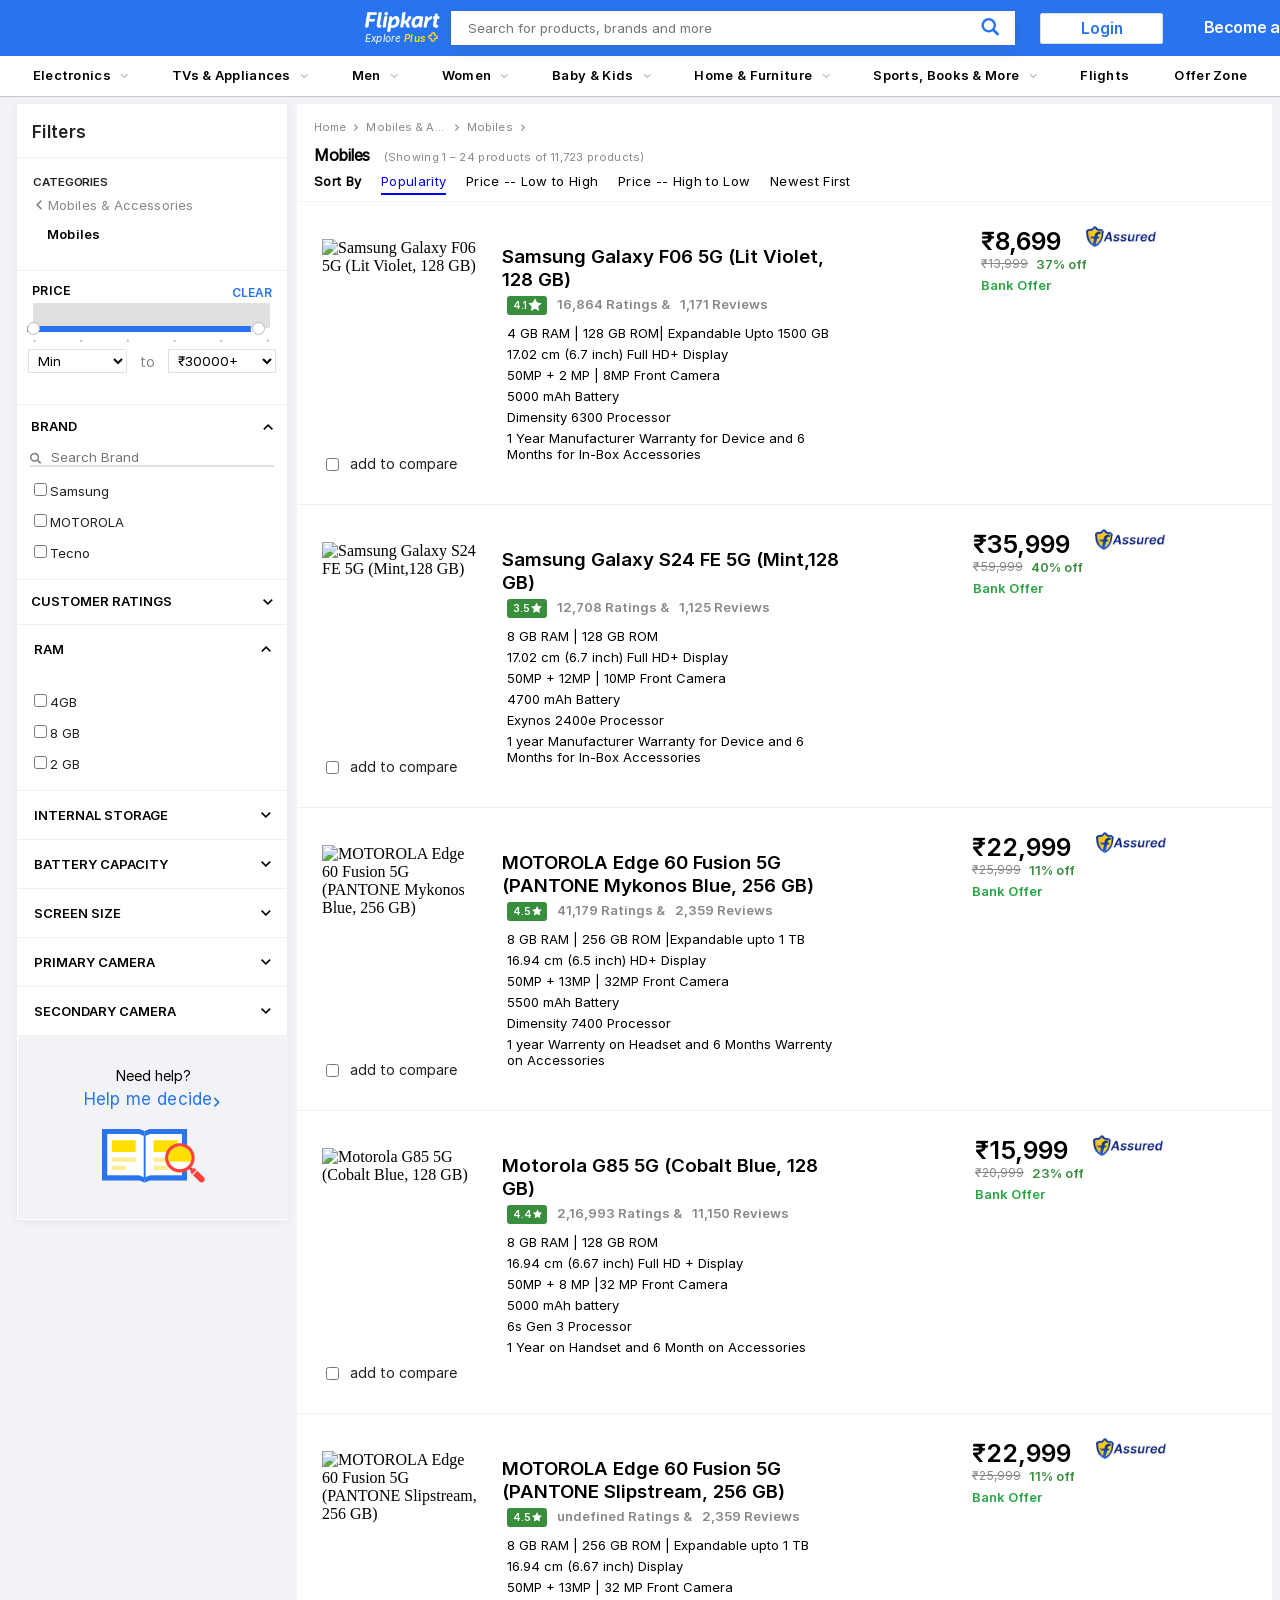
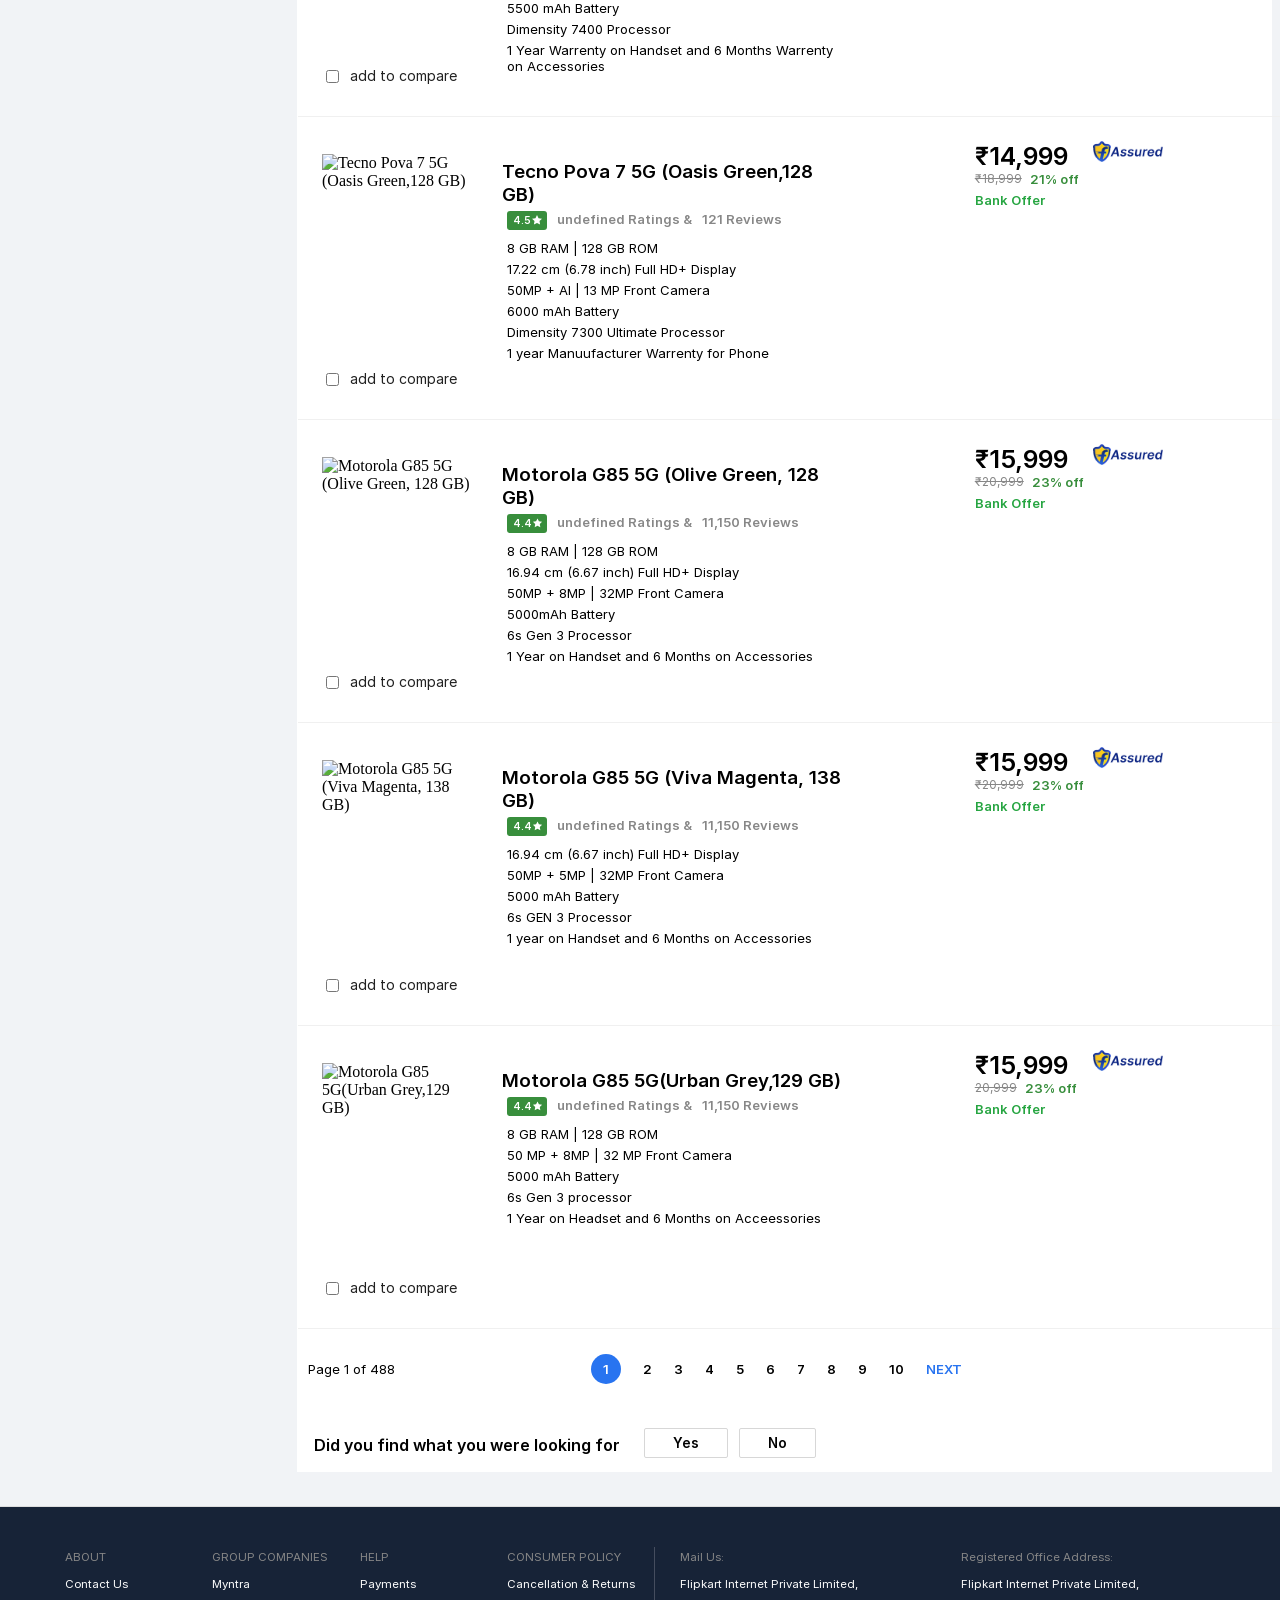
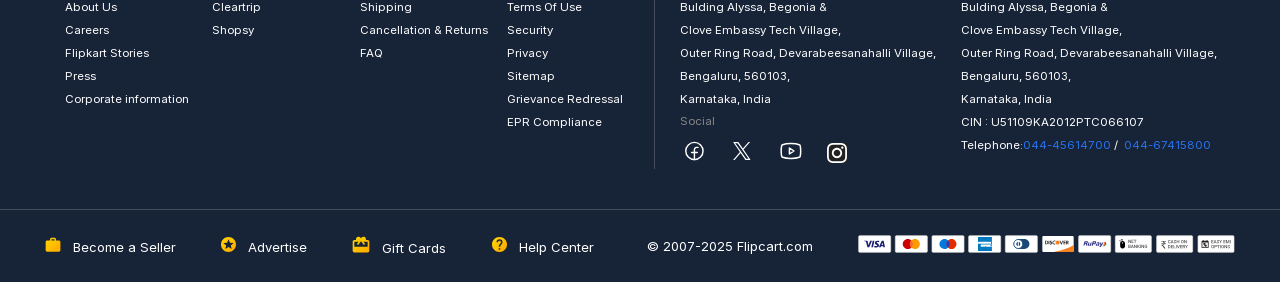
==== commit 1fc57e25: "first commit" ====
--- a/index.HTML
+++ b/index.HTML
@@ -103,8 +103,8 @@
                         </g>
                     </svg><span> Download App </span> </div>
 
-            </div>                                    
-        </div>                                     
+            </div>
+        </div>
 
         <div class="login-container" id="logid" style="width: 100%;">
 
@@ -410,7 +410,7 @@
                             <div class="dot1" id="6">.</div>
                         </div>
                     </div>
-                    <div class="min-max">
+                    <div class="min-max">                                                                                       
                         <div class="min">
                             <select class="min-select" id="minPrice" onchange="filterbypricerange()">
                                 <option value="0">Min</option>
@@ -438,7 +438,7 @@
                 <div class="main">
                     <div class="filterBox" style="display: flex; justify-content: space-between;">
                         <div class="brand">BRAND</div>
-                        <div class="brand-svg" id="brandid" onclick="svgclick()"><svg width="10" height="10"
+                        <div class="brand-svg" id="brandid" onclick="toggleSection('brandid','cattid')"><svg width="10" height="10"
                                 viewBox="0 0 16 27" xmlns="http://www.w3.org/2000/svg" class="ukzDZP">
                                 <path d="M16 23.207L6.11 13.161 16 3.093 12.955 0 0 13.161l12.955 13.161z" fill="black"
                                     class="SV+H35"></path>
@@ -460,7 +460,7 @@
                                             d="m6.486 10.901c-2.42 0-4.381-1.956-4.381-4.368 0-2.413 1.961-4.369 4.381-4.369 2.42 0 4.381 1.956 4.381 4.369 0 2.413-1.961 4.368-4.381 4.368m0-10.835c-3.582 0-6.486 2.895-6.486 6.467 0 3.572 2.904 6.467 6.486 6.467 3.582 0 6.486-2.895 6.486-6.467 0-3.572-2.904-6.467-6.486-6.467">
                                         </path>
                                     </g>
-                                </svg></div>
+                                </svg></div>                                         
                             <input class="searchbox" id="searchboxid" type="text" placeholder="Search Brand" value="">
                         </div>
                         <div id="brandlist">
@@ -469,14 +469,15 @@
                                         onchange="filterProducts()">Samsung</label>
                                 <label><input type="checkbox" value="MOTOROLA"
                                         onchange="filterProducts()">MOTOROLA</label>
-                                <label><input type="checkbox" value="Tecno" onchange="filterProducts()">Tecno</label>
-                        </div>
-                    </div>
+                                <label><input type="checkbox" value="Tecno" 
+                                        onchange="filterProducts()">Tecno</label>
+                        </div>
+                    </div>                        
                     <div class="border-bottom"></div>
                     <!-- CUSTOMER RATTINGS -->
                     <div class="customerbox" style="display: flex; justify-content: space-between;">
                         <div class="customer">CUSTOMER RATINGS</div>
-                        <div class="customer-svg" id="custid" onclick="customerclick()"><svg width="10" height="10"
+                        <div class="customer-svg" id="custid" onclick="toggleSection('custid','customerid')"><svg width="10" height="10"
                                 viewBox="0 0 16 27" xmlns="http://www.w3.org/2000/svg" class="ukzDZP">
                                 <path d="M16 23.207L6.11 13.161 16 3.093 12.955 0 0 13.161l12.955 13.161z" fill="black"
                                     class="SV+H35"></path>
@@ -515,7 +516,7 @@
                 <!-- INTERNAL STORAGE -->
                 <div class="'internalbox" style="display:flex;justify-content: space-between;">
                     <div class="internal">INTERNAL STORAGE</div>
-                    <div class="internal-svg" id="intid" onclick="internalclick()"><svg width="10" height="10"
+                    <div class="internal-svg" id="intid" onclick="toggleSection('intid','internalid')"><svg width="10" height="10"
                             viewBox="0 0 16 27" xmlns="http://www.w3.org/2000/svg" class="ukzDZP">
                             <path d="M16 23.207L6.11 13.161 16 3.093 12.955 0 0 13.161l12.955 13.161z" fill="black"
                                 class="SV+H35"></path>
@@ -537,7 +538,7 @@
                 <!-- BATTERY CAPACITY -->
                 <div class="betterybox" style="display: flex; justify-content: space-between;">
                     <div class="batteryy">BATTERY CAPACITY</div>
-                    <div class="battery-svg" id="battid" onclick="batteryclick()"><svg width="10" height="10"
+                    <div class="battery-svg" id="battid" onclick="toggleSection('battid','batteryid')"><svg width="10" height="10"
                             viewBox="0 0 16 27" xmlns="http://www.w3.org/2000/svg" class="ukzDZP">
                             <path d="M16 23.207L6.11 13.161 16 3.093 12.955 0 0 13.161l12.955 13.161z" fill="black"
                                 class="SV+H35"></path>
@@ -559,7 +560,7 @@
                 <!-- SCREEN SIZE -->
                 <div class="screenbox" style="display: flex; justify-content:space-between;">
                     <div class="screen">SCREEN SIZE</div>
-                    <div class="screen-svg" id="scrnid" onclick="screenclick()"><svg width="10" height="10"
+                    <div class="screen-svg" id="scrnid" onclick="toggleSection('scrnid','screenid')"><svg width="10" height="10"
                             viewBox="0 0 16 27" xmlns="http://www.w3.org/2000/svg" class="ukzDZP">
                             <path d="M16 23.207L6.11 13.161 16 3.093 12.955 0 0 13.161l12.955 13.161z" fill="black"
                                 class="SV+H35"></path>
@@ -576,7 +577,7 @@
                 <!-- PRIMARY CAMERA -->
                 <div class="primarybox" style="display: flex; justify-content: space-between;">
                     <div class="primary">PRIMARY CAMERA</div>
-                    <div class="screen-svg" id="primaryid" onclick="primaryclick()"><svg width="10" height="10"
+                    <div class="screen-svg" id="primaryid" onclick="toggleSection('primaryid','primid')"><svg width="10" height="10"
                             viewBox="0 0 16 27" xmlns="http://www.w3.org/2000/svg" class="ukzDZP">
                             <path d="M16 23.207L6.11 13.161 16 3.093 12.955 0 0 13.161l12.955 13.161z" fill="black"
                                 class="SV+H35"></path>
@@ -595,7 +596,7 @@
                 <!-- SECONDARY CAMERA -->
                 <div class="secondarybox" style="display: flex; justify-content: space-between;">
                     <div class="secondary">SECONDARY CAMERA</div>
-                    <div class="secondary-svg" id="secondaryid" onclick="secondaryclick()"><svg width="10" height="10"
+                    <div class="secondary-svg" id="secondaryid" onclick="toggleSection('secondaryid','secondid')"><svg width="10" height="10"
                             viewBox="0 0 16 27" xmlns="http://www.w3.org/2000/svg" class="ukzDZP">
                             <path d="M16 23.207L6.11 13.161 16 3.093 12.955 0 0 13.161l12.955 13.161z" fill="black"
                                 class="SV+H35"></path>
